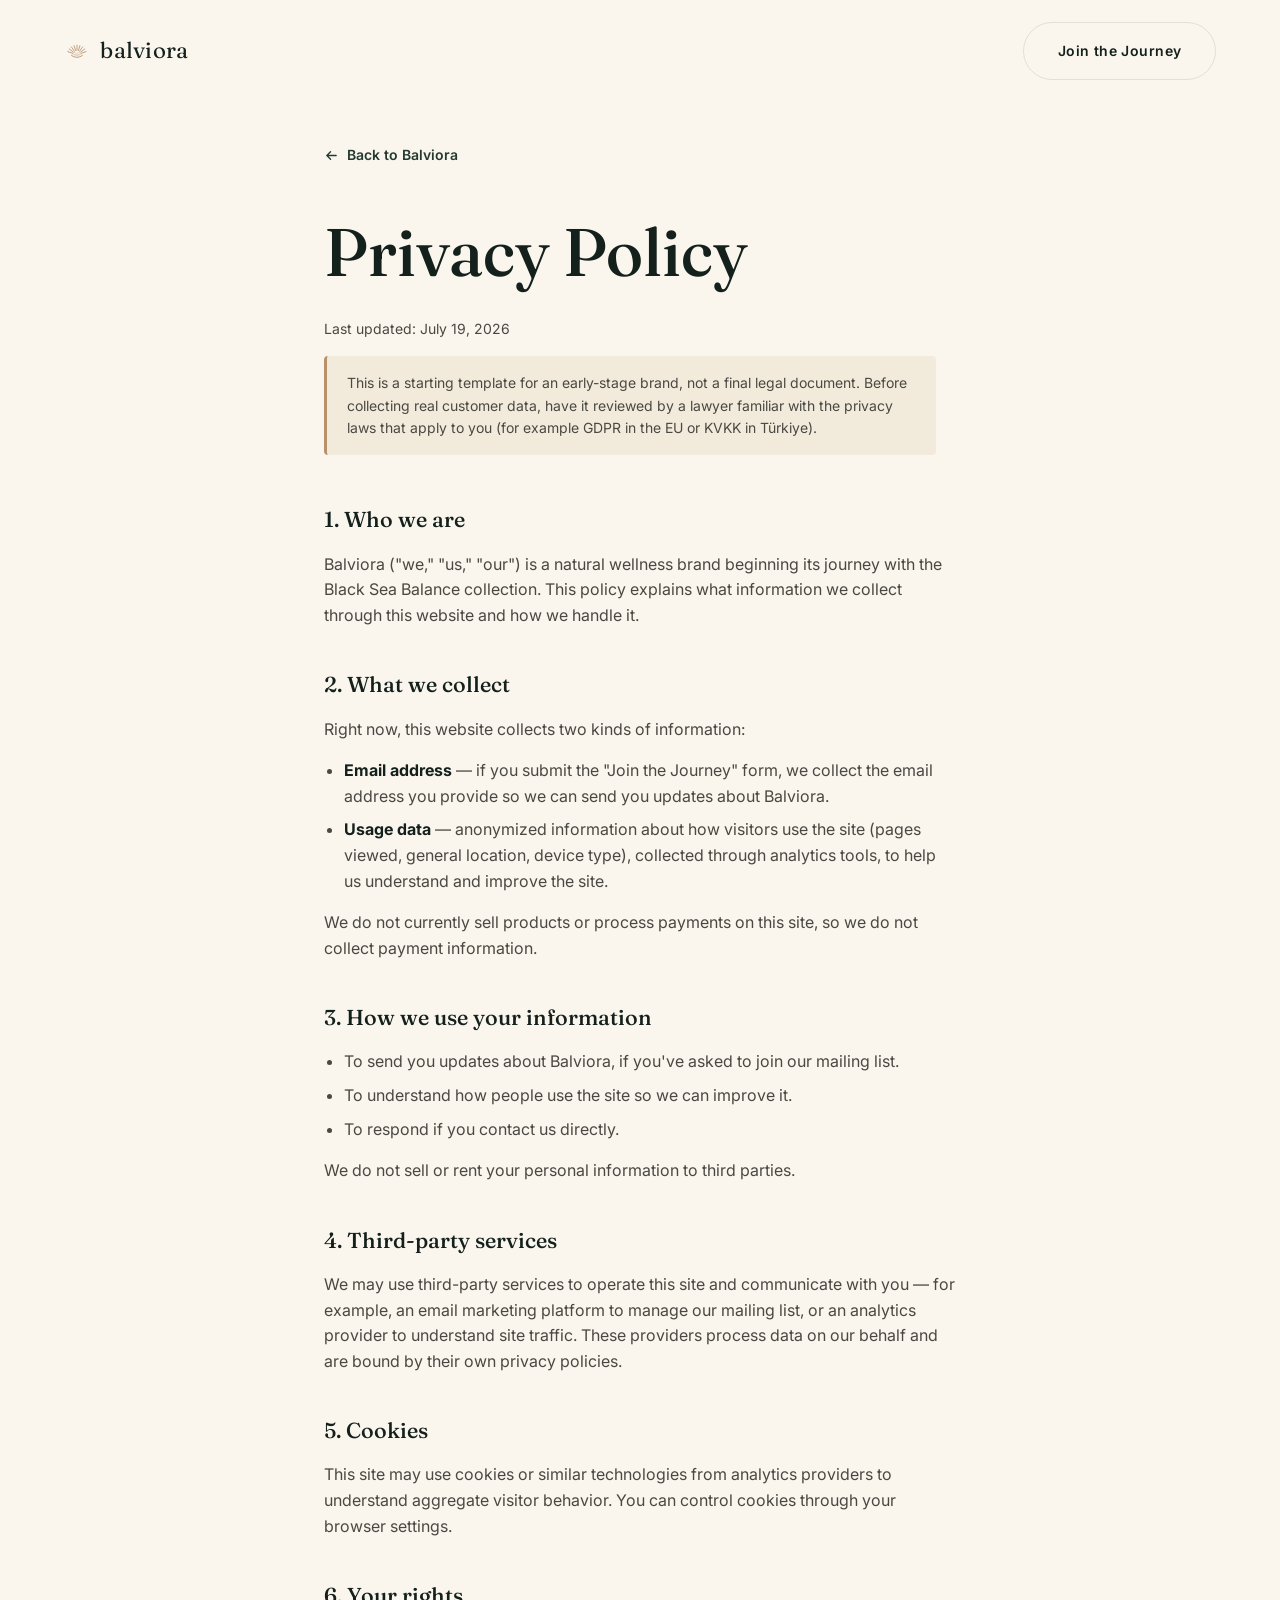
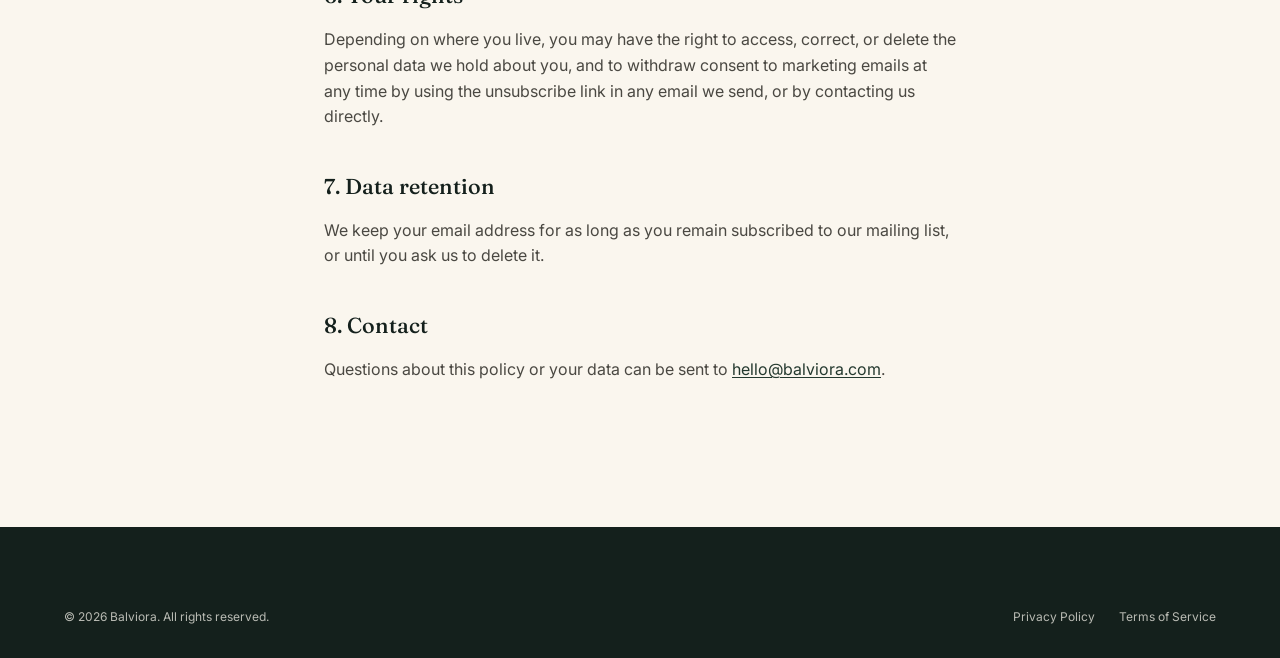
==== privacy.html @ 6ea1e6c9 "Add real Privacy Policy and Terms pages, wire up footer links Footer previously linked Privacy Polic" ====
<!DOCTYPE html>
<html lang="en">
<head>
<meta charset="UTF-8">
<meta name="viewport" content="width=device-width, initial-scale=1, viewport-fit=cover">
<title>Privacy Policy — Balviora</title>
<meta name="description" content="How Balviora collects, uses, and protects your personal data.">
<meta name="robots" content="noindex, follow">
<link rel="canonical" href="https://ferhanincegumus.github.io/desktop-tutorial/privacy.html">
<meta name="theme-color" content="#14201C">
<link rel="icon" type="image/svg+xml" href="assets/favicon.svg">

<link rel="preconnect" href="https://fonts.googleapis.com">
<link rel="preconnect" href="https://fonts.gstatic.com" crossorigin>
<link href="https://fonts.googleapis.com/css2?family=Fraunces:ital,opsz,wght@0,9..144,400;0,9..144,500;0,9..144,600;1,9..144,400;1,9..144,500&family=Inter:wght@300;400;500;600;700&display=swap" rel="stylesheet">
<link rel="stylesheet" href="css/styles.css">
</head>
<body>

<a class="skip-link" href="#main">Skip to content</a>

<header class="site-header" id="siteHeader">
  <div class="container">
    <a href="index.html#top" class="brand-mark" aria-label="Balviora home">
      <svg viewBox="0 0 40 40" fill="none" aria-hidden="true">
        <g stroke="currentColor" stroke-width="1.3" stroke-linecap="round">
          <line x1="13.4" y1="23.6" x2="5.9" y2="20.9"/>
          <line x1="14.4" y1="21.7" x2="8.1" y2="16.9"/>
          <line x1="16.0" y1="20.3" x2="11.4" y2="13.7"/>
          <line x1="17.9" y1="19.3" x2="15.5" y2="11.7"/>
          <line x1="20.0" y1="19.0" x2="20.0" y2="11.0"/>
          <line x1="22.1" y1="19.3" x2="24.5" y2="11.7"/>
          <line x1="24.0" y1="20.3" x2="28.6" y2="13.7"/>
          <line x1="25.6" y1="21.7" x2="31.9" y2="16.9"/>
          <line x1="26.6" y1="23.6" x2="34.1" y2="20.9"/>
        </g>
        <path d="M11 26.5 Q20 33 29 26.5" stroke="currentColor" stroke-width="1.3"/>
        <path d="M13 24 Q20 29 27 24" stroke="currentColor" stroke-width="1.1" opacity="0.75"/>
        <path d="M15 22 Q20 25.5 25 22" stroke="currentColor" stroke-width="1" opacity="0.5"/>
      </svg>
      balviora
    </a>
    <div class="header-actions">
      <a href="index.html#capture" class="btn btn-ghost nav-cta">Join the Journey</a>
    </div>
  </div>
</header>

<main id="main">
  <section class="legal-page">
    <div class="container container--narrow">
      <a class="legal-back" href="index.html">
        <svg viewBox="0 0 16 16" fill="none" aria-hidden="true"><path d="M13 8H3M7 4L3 8l4 4" stroke="currentColor" stroke-width="1.4" stroke-linecap="round" stroke-linejoin="round"/></svg>
        Back to Balviora
      </a>

      <h1>Privacy Policy</h1>
      <p class="legal-updated">Last updated: July 19, 2026</p>

      <div class="legal-notice">
        This is a starting template for an early-stage brand, not a final legal document. Before collecting real customer data, have it reviewed by a lawyer familiar with the privacy laws that apply to you (for example GDPR in the EU or KVKK in Türkiye).
      </div>

      <div class="legal-body">
        <h2>1. Who we are</h2>
        <p>Balviora ("we," "us," "our") is a natural wellness brand beginning its journey with the Black Sea Balance collection. This policy explains what information we collect through this website and how we handle it.</p>

        <h2>2. What we collect</h2>
        <p>Right now, this website collects two kinds of information:</p>
        <ul>
          <li><strong>Email address</strong> — if you submit the "Join the Journey" form, we collect the email address you provide so we can send you updates about Balviora.</li>
          <li><strong>Usage data</strong> — anonymized information about how visitors use the site (pages viewed, general location, device type), collected through analytics tools, to help us understand and improve the site.</li>
        </ul>
        <p>We do not currently sell products or process payments on this site, so we do not collect payment information.</p>

        <h2>3. How we use your information</h2>
        <ul>
          <li>To send you updates about Balviora, if you've asked to join our mailing list.</li>
          <li>To understand how people use the site so we can improve it.</li>
          <li>To respond if you contact us directly.</li>
        </ul>
        <p>We do not sell or rent your personal information to third parties.</p>

        <h2>4. Third-party services</h2>
        <p>We may use third-party services to operate this site and communicate with you — for example, an email marketing platform to manage our mailing list, or an analytics provider to understand site traffic. These providers process data on our behalf and are bound by their own privacy policies.</p>

        <h2>5. Cookies</h2>
        <p>This site may use cookies or similar technologies from analytics providers to understand aggregate visitor behavior. You can control cookies through your browser settings.</p>

        <h2>6. Your rights</h2>
        <p>Depending on where you live, you may have the right to access, correct, or delete the personal data we hold about you, and to withdraw consent to marketing emails at any time by using the unsubscribe link in any email we send, or by contacting us directly.</p>

        <h2>7. Data retention</h2>
        <p>We keep your email address for as long as you remain subscribed to our mailing list, or until you ask us to delete it.</p>

        <h2>8. Contact</h2>
        <p>Questions about this policy or your data can be sent to <a href="mailto:hello@balviora.com">hello@balviora.com</a>.</p>
      </div>
    </div>
  </section>
</main>

<footer class="site-footer">
  <div class="container">
    <div class="footer-bottom" style="border-top:none; padding-top:0;">
      <span>&copy; <span id="year">2026</span> Balviora. All rights reserved.</span>
      <div class="footer-legal">
        <a href="privacy.html">Privacy Policy</a>
        <a href="terms.html">Terms of Service</a>
      </div>
    </div>
  </div>
</footer>

<script src="js/main.js" defer></script>
</body>
</html>
---- css/styles.css ----
/* ==========================================================================
   Balviora — Design System
   A premium natural wellness brand. Luxury minimalism, warm cream + forest
   green, generous whitespace, restrained motion.
   ========================================================================== */

:root {
  /* Color — sourced from the Balviora jar mockup: deep teal-green label,
     champagne-gold wordmark, vivid amber honey glass, black cap. */
  --color-cream: #FAF6EE;
  --color-cream-deep: #F2EBDC;
  --color-paper: #FFFDF9;
  --color-stone: #C9BFAE;
  --color-stone-light: #E4DDCF;
  --color-forest-900: #14201C;
  --color-forest-800: #1B2C26;
  --color-forest-700: #24392F;
  --color-forest-600: #33513E;
  --color-forest-400: #5C7A6A;
  --color-gold: #B8916B;
  --color-gold-light: #D3B18F;
  --color-amber: #CE5B10;
  --color-amber-light: #EE8A2E;
  --color-amber-deep: #6E2E06;
  --color-ink: #14201C;
  --color-ink-soft: #4A4842;
  --color-line: rgba(20, 32, 28, 0.1);
  --color-line-inverse: rgba(250, 246, 238, 0.16);

  /* Type */
  --font-display: 'Fraunces', 'Iowan Old Style', 'Georgia', serif;
  --font-body: 'Inter', -apple-system, BlinkMacSystemFont, 'Segoe UI', sans-serif;

  --fs-hero: clamp(2.75rem, 6vw + 1rem, 6.5rem);
  --fs-xxl: clamp(2.25rem, 4vw + 1rem, 4.25rem);
  --fs-xl: clamp(1.75rem, 2.4vw + 1rem, 2.75rem);
  --fs-lg: clamp(1.375rem, 1.2vw + 1rem, 1.75rem);
  --fs-md: 1.125rem;
  --fs-base: 1rem;
  --fs-sm: 0.875rem;
  --fs-xs: 0.75rem;

  /* Spacing */
  --space-section: clamp(5rem, 10vw, 10rem);
  --space-xl: clamp(3rem, 6vw, 6rem);
  --container-w: 1280px;
  --container-narrow: 760px;
  --gutter: clamp(1.5rem, 5vw, 4rem);

  /* Motion */
  --ease-out: cubic-bezier(0.16, 1, 0.3, 1);
  --dur-fast: 0.4s;
  --dur-slow: 0.9s;

  --radius-sm: 4px;
  --radius-md: 14px;
  --radius-lg: 28px;
}

/* ---------------------------------------------------------------------- */
/* Reset                                                                   */
/* ---------------------------------------------------------------------- */
*, *::before, *::after { box-sizing: border-box; }
html { scroll-behavior: smooth; }
@media (prefers-reduced-motion: reduce) {
  html { scroll-behavior: auto; }
  *, *::before, *::after {
    animation-duration: 0.01ms !important;
    animation-iteration-count: 1 !important;
    transition-duration: 0.01ms !important;
    scroll-behavior: auto !important;
  }
}

body, h1, h2, h3, h4, p, figure, blockquote { margin: 0; }
ul, ol { list-style: none; margin: 0; padding: 0; }
img, svg { display: block; max-width: 100%; }
a { color: inherit; text-decoration: none; }
button { font: inherit; color: inherit; background: none; border: none; cursor: pointer; }
input { font: inherit; color: inherit; }

body {
  font-family: var(--font-body);
  background: var(--color-cream);
  color: var(--color-ink);
  font-size: var(--fs-base);
  line-height: 1.6;
  -webkit-font-smoothing: antialiased;
  text-rendering: optimizeLegibility;
  overflow-x: hidden;
}

/* Skip link */
.skip-link {
  position: absolute;
  left: -999px;
  top: 0;
  background: var(--color-forest-900);
  color: var(--color-cream);
  padding: 1rem 1.5rem;
  z-index: 1000;
  border-radius: 0 0 var(--radius-sm) 0;
}
.skip-link:focus {
  left: 0;
}

:focus-visible {
  outline: 2px solid var(--color-gold);
  outline-offset: 3px;
}

::selection {
  background: var(--color-forest-700);
  color: var(--color-cream);
}

/* ---------------------------------------------------------------------- */
/* Layout helpers                                                         */
/* ---------------------------------------------------------------------- */
.container {
  width: 100%;
  max-width: var(--container-w);
  margin-inline: auto;
  padding-inline: var(--gutter);
}

.container--narrow {
  max-width: var(--container-narrow);
}

section {
  position: relative;
}

.section-pad {
  padding-block: var(--space-section);
}

.eyebrow {
  display: inline-flex;
  align-items: center;
  gap: 0.6em;
  font-family: var(--font-body);
  font-size: var(--fs-xs);
  letter-spacing: 0.22em;
  text-transform: uppercase;
  color: var(--color-gold);
  font-weight: 600;
  margin-bottom: 1.25rem;
}

.eyebrow::before {
  content: '';
  width: 28px;
  height: 1px;
  background: var(--color-gold);
  display: inline-block;
}

.section-head {
  max-width: 640px;
  margin-bottom: clamp(2.5rem, 5vw, 4.5rem);
}

.section-head--center {
  margin-inline: auto;
  text-align: center;
}

.section-head h2 {
  font-family: var(--font-display);
  font-weight: 500;
  font-size: var(--fs-xxl);
  line-height: 1.08;
  letter-spacing: -0.01em;
  color: var(--color-forest-900);
}

.section-head p {
  margin-top: 1.25rem;
  font-size: var(--fs-md);
  color: var(--color-ink-soft);
  max-width: 46ch;
}

.section-head--center p { margin-inline: auto; }

.lede {
  font-size: var(--fs-lg);
  line-height: 1.5;
  color: var(--color-ink-soft);
  font-weight: 400;
}

/* Reveal-on-scroll */
[data-reveal] {
  opacity: 0;
  transform: translateY(28px);
  transition: opacity var(--dur-slow) var(--ease-out), transform var(--dur-slow) var(--ease-out);
}
[data-reveal].is-visible {
  opacity: 1;
  transform: translateY(0);
}
[data-reveal-stagger] > * {
  opacity: 0;
  transform: translateY(24px);
  transition: opacity var(--dur-slow) var(--ease-out), transform var(--dur-slow) var(--ease-out);
}
[data-reveal-stagger].is-visible > * {
  opacity: 1;
  transform: translateY(0);
}

/* ---------------------------------------------------------------------- */
/* Buttons                                                                 */
/* ---------------------------------------------------------------------- */
.btn {
  display: inline-flex;
  align-items: center;
  justify-content: center;
  gap: 0.6rem;
  padding: 1.05rem 2.1rem;
  font-size: var(--fs-sm);
  font-weight: 600;
  letter-spacing: 0.03em;
  border-radius: 999px;
  transition: transform var(--dur-fast) var(--ease-out), background var(--dur-fast) var(--ease-out), color var(--dur-fast) var(--ease-out), box-shadow var(--dur-fast) var(--ease-out);
  white-space: nowrap;
}

.btn-primary {
  background: var(--color-forest-900);
  color: var(--color-cream);
  box-shadow: 0 1px 2px rgba(22,35,26,0.15);
}
.btn-primary:hover {
  background: var(--color-forest-700);
  transform: translateY(-2px);
  box-shadow: 0 12px 24px -8px rgba(22,35,26,0.35);
}

.btn-ghost {
  background: transparent;
  color: var(--color-forest-900);
  border: 1px solid var(--color-line);
}
.btn-ghost:hover {
  border-color: var(--color-forest-900);
  transform: translateY(-2px);
}

.btn-on-dark {
  background: rgba(250, 246, 238, 0.08);
  color: var(--color-cream);
  border: 1px solid var(--color-line-inverse);
  backdrop-filter: blur(6px);
}
.btn-on-dark:hover {
  background: rgba(250, 246, 238, 0.16);
  transform: translateY(-2px);
}

.btn-icon {
  width: 1em;
  height: 1em;
  transition: transform var(--dur-fast) var(--ease-out);
}
.btn:hover .btn-icon { transform: translateX(3px); }

/* ---------------------------------------------------------------------- */
/* Header                                                                  */
/* ---------------------------------------------------------------------- */
.site-header {
  position: fixed;
  top: 0;
  left: 0;
  right: 0;
  z-index: 100;
  padding-block: 1.4rem;
  transition: background var(--dur-fast) var(--ease-out), padding var(--dur-fast) var(--ease-out), border-color var(--dur-fast) var(--ease-out), box-shadow var(--dur-fast) var(--ease-out);
  border-bottom: 1px solid transparent;
}

.site-header.is-scrolled {
  background: rgba(250, 246, 238, 0.82);
  backdrop-filter: blur(14px) saturate(140%);
  -webkit-backdrop-filter: blur(14px) saturate(140%);
  border-color: var(--color-line);
  padding-block: 1rem;
  box-shadow: 0 1px 0 rgba(27,27,24,0.02);
}

.site-header .container {
  display: flex;
  align-items: center;
  justify-content: space-between;
  gap: 2rem;
}

.brand-mark {
  display: flex;
  align-items: center;
  gap: 0.65rem;
  font-family: var(--font-display);
  font-size: 1.4rem;
  letter-spacing: 0.01em;
  color: var(--color-forest-900);
}

.site-header.is-dark-context:not(.is-scrolled) .brand-mark,
.site-header.is-dark-context:not(.is-scrolled) .nav-link,
.site-header.is-dark-context:not(.is-scrolled) .icon-btn,
.site-header.is-dark-context:not(.is-scrolled) .nav-cta {
  color: var(--color-cream);
}
.site-header.is-dark-context:not(.is-scrolled) .nav-cta {
  border-color: var(--color-line-inverse);
}

.brand-mark svg { width: 26px; height: 26px; color: var(--color-gold); }

.main-nav { display: flex; }
.main-nav ul { display: flex; align-items: center; gap: clamp(1.25rem, 2vw, 2.25rem); }

.nav-link {
  font-size: var(--fs-sm);
  font-weight: 500;
  color: var(--color-ink);
  position: relative;
  padding-bottom: 2px;
}
.nav-link::after {
  content: '';
  position: absolute;
  left: 0; right: 0; bottom: -3px;
  height: 1px;
  background: currentColor;
  transform: scaleX(0);
  transform-origin: right;
  transition: transform var(--dur-fast) var(--ease-out);
}
.nav-link:hover::after { transform: scaleX(1); transform-origin: left; }

.header-actions { display: flex; align-items: center; gap: 0.75rem; }

.nav-cta { display: none; }
@media (min-width: 900px) { .nav-cta { display: inline-flex; } }

.menu-toggle {
  display: flex;
  align-items: center;
  justify-content: center;
  width: 44px;
  height: 44px;
}
.menu-toggle svg { width: 20px; height: 20px; }
@media (min-width: 900px) { .menu-toggle { display: none; } }

.main-nav { display: none; }
@media (min-width: 900px) { .main-nav { display: flex; } }

/* Mobile drawer */
.mobile-drawer {
  position: fixed;
  inset: 0;
  z-index: 200;
  background: var(--color-cream);
  display: flex;
  flex-direction: column;
  padding: 1.4rem var(--gutter) 2.5rem;
  transform: translateY(-100%);
  transition: transform var(--dur-fast) var(--ease-out);
}
.mobile-drawer.is-open { transform: translateY(0); }
.mobile-drawer .drawer-top { display: flex; align-items: center; justify-content: space-between; margin-bottom: 3rem; }
.mobile-drawer ul { display: flex; flex-direction: column; gap: 1.75rem; margin-bottom: 2.5rem; }
.mobile-drawer .nav-link { font-family: var(--font-display); font-size: 2rem; font-weight: 500; }
.mobile-drawer .drawer-actions { display: flex; flex-direction: column; gap: 1rem; margin-top: auto; }
@media (min-width: 900px) { .mobile-drawer { display: none; } }

/* ---------------------------------------------------------------------- */
/* Hero                                                                    */
/* ---------------------------------------------------------------------- */
.hero {
  position: relative;
  min-height: 100svh;
  display: flex;
  align-items: flex-end;
  color: var(--color-cream);
  overflow: hidden;
  background: var(--color-forest-900);
}

.hero-scene {
  position: absolute;
  inset: 0;
  z-index: 0;
}

.hero-scene__gradient {
  position: absolute;
  inset: 0;
  background:
    radial-gradient(120% 90% at 15% 0%, rgba(92, 122, 106, 0.5), transparent 60%),
    radial-gradient(90% 70% at 85% 15%, rgba(206, 91, 16, 0.22), transparent 55%),
    linear-gradient(190deg, #24392F 0%, #14201C 55%, #0D1512 100%);
}

.hero-scene__contours {
  position: absolute;
  inset: 0;
  width: 100%;
  height: 100%;
  opacity: 0.5;
  mix-blend-mode: overlay;
}

.hero-scene__grain {
  position: absolute;
  inset: 0;
  width: 100%;
  height: 100%;
  opacity: 0.35;
  mix-blend-mode: overlay;
  pointer-events: none;
}

.hero-scene__vignette {
  position: absolute;
  inset: 0;
  background: linear-gradient(0deg, rgba(13,21,18,0.75) 0%, rgba(13,21,18,0.15) 38%, transparent 60%);
}

.hero-content {
  position: relative;
  z-index: 2;
  width: 100%;
  padding-block: clamp(7rem, 16vw, 10rem) clamp(3.5rem, 8vw, 6rem);
}

.hero-content .eyebrow { color: var(--color-gold-light); }
.hero-content .eyebrow::before { background: var(--color-gold-light); }

.hero-title {
  font-family: var(--font-display);
  font-weight: 500;
  font-size: var(--fs-hero);
  line-height: 1.02;
  letter-spacing: -0.015em;
  max-width: 15ch;
}

.hero-title em {
  font-style: italic;
  color: var(--color-gold-light);
  font-weight: 400;
}

.hero-sub {
  margin-top: 1.75rem;
  max-width: 42ch;
  font-size: var(--fs-lg);
  color: rgba(250, 246, 238, 0.82);
  font-weight: 300;
}

.hero-actions {
  display: flex;
  flex-wrap: wrap;
  gap: 1rem;
  margin-top: 2.75rem;
}

.hero-meta {
  display: flex;
  gap: clamp(1.5rem, 4vw, 3.5rem);
  margin-top: clamp(3rem, 8vw, 5.5rem);
  padding-top: 1.75rem;
  border-top: 1px solid var(--color-line-inverse);
  max-width: 720px;
}

.hero-meta__item dt {
  font-family: var(--font-display);
  font-size: clamp(1.5rem, 2vw, 2rem);
  color: var(--color-cream);
}
.hero-meta__item dd {
  margin-top: 0.35rem;
  font-size: var(--fs-xs);
  letter-spacing: 0.08em;
  text-transform: uppercase;
  color: rgba(250, 246, 238, 0.6);
}

.scroll-cue {
  position: absolute;
  right: var(--gutter);
  bottom: clamp(2rem, 5vw, 3rem);
  z-index: 2;
  display: none;
  align-items: center;
  gap: 0.75rem;
  color: rgba(250, 246, 238, 0.7);
  font-size: var(--fs-xs);
  letter-spacing: 0.14em;
  text-transform: uppercase;
}
@media (min-width: 700px) { .scroll-cue { display: flex; } }
.scroll-cue__line {
  width: 1px;
  height: 44px;
  background: rgba(250,246,238,0.35);
  position: relative;
  overflow: hidden;
}
.scroll-cue__line::after {
  content: '';
  position: absolute;
  top: -100%;
  left: 0; right: 0;
  height: 100%;
  background: var(--color-gold-light);
  animation: scrollcue 2.2s var(--ease-out) infinite;
}
@keyframes scrollcue {
  0% { top: -100%; }
  60% { top: 100%; }
  100% { top: 100%; }
}

/* ---------------------------------------------------------------------- */
/* Brand Story                                                             */
/* ---------------------------------------------------------------------- */
.story {
  overflow: hidden;
}

.story-grid {
  display: grid;
  gap: clamp(2.5rem, 6vw, 5rem);
  align-items: center;
}
@media (min-width: 960px) {
  .story-grid { grid-template-columns: 0.9fr 1.1fr; }
}

.story-visual {
  position: relative;
  aspect-ratio: 4 / 5;
  border-radius: var(--radius-lg);
  overflow: hidden;
  background: linear-gradient(155deg, var(--color-forest-800) 0%, var(--color-forest-900) 100%);
}

.story-visual__art { position: absolute; inset: 0; }

.story-visual__frame {
  position: absolute;
  inset: 14px;
  border: 1px solid rgba(27,27,24,0.14);
  border-radius: calc(var(--radius-lg) - 10px);
  pointer-events: none;
}

.story-visual__caption {
  position: absolute;
  left: 1.5rem;
  bottom: 1.5rem;
  right: 1.5rem;
  color: var(--color-forest-900);
  font-size: var(--fs-xs);
  letter-spacing: 0.1em;
  text-transform: uppercase;
  display: flex;
  justify-content: space-between;
  opacity: 0.72;
}

.story-title {
  font-family: var(--font-display);
  font-weight: 500;
  font-size: var(--fs-xxl);
  line-height: 1.08;
  letter-spacing: -0.01em;
  color: var(--color-forest-900);
  margin-bottom: 1.5rem;
}
.dark-section .story-title { color: var(--color-cream); }

.story-copy p + p { margin-top: 1.25rem; }

.story-pillars {
  margin-top: 2.5rem;
  display: grid;
  grid-template-columns: repeat(auto-fit, minmax(140px, 1fr));
  gap: 1.5rem;
  padding-top: 2rem;
  border-top: 1px solid var(--color-line);
}

.story-pillar h3 {
  font-family: var(--font-display);
  font-size: 1.15rem;
  color: var(--color-forest-900);
  margin-bottom: 0.4rem;
}
.story-pillar p { font-size: var(--fs-sm); color: var(--color-ink-soft); }

/* ---------------------------------------------------------------------- */
/* Why Bee Products                                                        */
/* ---------------------------------------------------------------------- */
.why-bee {
  overflow: hidden;
}

.why-grid {
  display: grid;
  gap: 1px;
  background: var(--color-line);
  border: 1px solid var(--color-line);
  border-radius: var(--radius-md);
  overflow: hidden;
}
@media (min-width: 700px) { .why-grid { grid-template-columns: repeat(2, 1fr); } }
@media (min-width: 1100px) { .why-grid { grid-template-columns: repeat(4, 1fr); } }

.why-card {
  background: var(--color-cream-deep);
  padding: clamp(1.75rem, 3vw, 2.5rem);
}

.why-card__icon {
  width: 44px;
  height: 44px;
  color: var(--color-forest-700);
  margin-bottom: 1.5rem;
}

.why-card h3 {
  font-family: var(--font-display);
  font-size: 1.2rem;
  color: var(--color-forest-900);
  margin-bottom: 0.65rem;
}

.why-card p { font-size: var(--fs-sm); color: var(--color-ink-soft); }

.why-note {
  margin-top: 2.5rem;
  max-width: 760px;
  font-size: var(--fs-sm);
  color: var(--color-ink-soft);
  border-left: 2px solid var(--color-gold);
  padding-left: 1.25rem;
}

/* ---------------------------------------------------------------------- */
/* Collection — Black Sea Balance                                          */
/* ---------------------------------------------------------------------- */
.collection {
  background: var(--color-forest-900);
  color: var(--color-cream);
}

.collection .section-head h2 { color: var(--color-cream); }
.collection .section-head p { color: rgba(250,246,238,0.65); }
.collection .eyebrow { color: var(--color-gold-light); }
.collection .eyebrow::before { background: var(--color-gold-light); }

.collection-intro {
  display: flex;
  flex-wrap: wrap;
  justify-content: space-between;
  align-items: flex-end;
  gap: 2rem;
}

.collection-name {
  font-family: var(--font-display);
  font-style: italic;
  font-size: clamp(1.5rem, 2vw, 2rem);
  color: var(--color-gold-light);
}

.product-grid {
  margin-top: clamp(3rem, 6vw, 4.5rem);
  display: grid;
  gap: clamp(1.75rem, 3vw, 2.5rem);
}
@media (min-width: 860px) { .product-grid { grid-template-columns: repeat(3, 1fr); } }

.product-card {
  background: rgba(250, 246, 238, 0.03);
  border: 1px solid var(--color-line-inverse);
  border-radius: var(--radius-lg);
  padding: 1.75rem 1.75rem 2.25rem;
  transition: transform var(--dur-fast) var(--ease-out), background var(--dur-fast) var(--ease-out), border-color var(--dur-fast) var(--ease-out);
}
.product-card:hover {
  transform: translateY(-6px);
  background: rgba(250, 246, 238, 0.055);
  border-color: rgba(201, 168, 118, 0.4);
}

.product-card__visual {
  position: relative;
  aspect-ratio: 3 / 4;
  border-radius: var(--radius-md);
  overflow: hidden;
  margin-bottom: 1.75rem;
  background: radial-gradient(120% 100% at 50% 0%, rgba(201,168,118,0.18), transparent 60%), var(--color-forest-800);
}

.product-card__tag {
  position: absolute;
  top: 1rem;
  left: 1rem;
  font-size: var(--fs-xs);
  letter-spacing: 0.08em;
  text-transform: uppercase;
  color: var(--color-cream);
  background: rgba(15, 23, 18, 0.55);
  border: 1px solid var(--color-line-inverse);
  padding: 0.35rem 0.75rem;
  border-radius: 999px;
  backdrop-filter: blur(6px);
}

.product-jar { position: absolute; inset: 0; }

.product-card h3 {
  font-family: var(--font-display);
  font-size: 1.4rem;
  font-weight: 500;
  color: var(--color-cream);
}

.product-card__origin {
  font-size: var(--fs-xs);
  letter-spacing: 0.08em;
  text-transform: uppercase;
  color: var(--color-gold-light);
  margin-top: 0.4rem;
}

.product-card p.product-desc {
  margin-top: 0.9rem;
  font-size: var(--fs-sm);
  color: rgba(250,246,238,0.65);
}

.product-card__footer {
  margin-top: 1.5rem;
  display: flex;
  align-items: center;
  justify-content: space-between;
  padding-top: 1.25rem;
  border-top: 1px solid var(--color-line-inverse);
}

.product-price { font-family: var(--font-display); font-size: 1.15rem; color: var(--color-cream); }

.product-link {
  display: inline-flex;
  align-items: center;
  gap: 0.5rem;
  font-size: var(--fs-sm);
  font-weight: 600;
  color: var(--color-gold-light);
}
.product-link svg { width: 16px; height: 16px; transition: transform var(--dur-fast) var(--ease-out); }
.product-card:hover .product-link svg { transform: translateX(4px); }

.collection-footnote {
  margin-top: 3rem;
  display: flex;
  justify-content: center;
}

/* ---------------------------------------------------------------------- */
/* Why Black Sea — map                                                     */
/* ---------------------------------------------------------------------- */
.origin { overflow: hidden; }

.origin-layout {
  display: grid;
  gap: clamp(2.5rem, 6vw, 4rem);
}
@media (min-width: 980px) { .origin-layout { grid-template-columns: 1.05fr 0.95fr; align-items: center; } }

.map-wrap {
  position: relative;
  background: linear-gradient(160deg, #EFE9DA 0%, #E3D9C2 100%);
  border-radius: var(--radius-lg);
  padding: clamp(1.5rem, 4vw, 3rem);
  border: 1px solid var(--color-line);
}

.map-svg { width: 100%; height: auto; }
.map-svg .map-land { fill: #D9CFB6; }
.map-svg .map-sea { fill: url(#seaGradient); }
.map-svg .map-outline { fill: none; stroke: var(--color-forest-700); stroke-width: 1; opacity: 0.35; }

.map-hotspot {
  cursor: pointer;
}
.map-hotspot circle.pulse {
  fill: var(--color-gold);
  opacity: 0.35;
  transform-origin: center;
  animation: pulse 2.6s ease-out infinite;
}
.map-hotspot circle.dot {
  fill: var(--color-forest-900);
  stroke: var(--color-cream);
  stroke-width: 2;
  transition: fill var(--dur-fast) var(--ease-out), transform var(--dur-fast) var(--ease-out);
  transform-origin: center;
}
.map-hotspot:hover circle.dot,
.map-hotspot.is-active circle.dot {
  fill: var(--color-gold);
  transform: scale(1.25);
}
@keyframes pulse {
  0% { transform: scale(0.6); opacity: 0.4; }
  100% { transform: scale(2.6); opacity: 0; }
}

.map-legend {
  display: flex;
  flex-wrap: wrap;
  gap: 0.6rem;
  margin-top: 1.5rem;
}

.map-legend button {
  font-size: var(--fs-xs);
  letter-spacing: 0.04em;
  padding: 0.55rem 1rem;
  border-radius: 999px;
  border: 1px solid var(--color-line);
  color: var(--color-ink-soft);
  transition: all var(--dur-fast) var(--ease-out);
}
.map-legend button.is-active,
.map-legend button:hover {
  background: var(--color-forest-900);
  color: var(--color-cream);
  border-color: var(--color-forest-900);
}

.origin-detail {
  min-height: 220px;
}

.origin-detail__item { display: none; }
.origin-detail__item.is-active { display: block; animation: fadein 0.5s var(--ease-out); }
@keyframes fadein { from { opacity: 0; transform: translateY(8px); } to { opacity: 1; transform: translateY(0); } }

.origin-detail__item h3 {
  font-family: var(--font-display);
  font-size: var(--fs-xl);
  color: var(--color-forest-900);
  margin-bottom: 1rem;
}
.origin-detail__item p { color: var(--color-ink-soft); font-size: var(--fs-md); }
.origin-detail__item p + p { margin-top: 1rem; }

/* ---------------------------------------------------------------------- */
/* Quality Standards                                                       */
/* ---------------------------------------------------------------------- */
.quality { overflow: hidden; }

.quality-grid {
  display: grid;
  gap: 1.5rem;
}
@media (min-width: 700px) { .quality-grid { grid-template-columns: repeat(2, 1fr); } }
@media (min-width: 1100px) { .quality-grid { grid-template-columns: repeat(3, 1fr); } }

.quality-card {
  background: var(--color-paper);
  border: 1px solid var(--color-line);
  border-radius: var(--radius-md);
  padding: clamp(1.75rem, 3vw, 2.25rem);
  display: flex;
  gap: 1.25rem;
}

.quality-card__num {
  font-family: var(--font-display);
  font-size: 1.5rem;
  color: var(--color-gold);
  flex-shrink: 0;
}

.quality-card h3 {
  font-family: var(--font-display);
  font-size: 1.1rem;
  color: var(--color-forest-900);
  margin-bottom: 0.5rem;
}
.quality-card p { font-size: var(--fs-sm); color: var(--color-ink-soft); }

/* ---------------------------------------------------------------------- */
/* Vision / Roadmap                                                        */
/* ---------------------------------------------------------------------- */
.vision { overflow: hidden; }

.vision-head {
  display: grid;
  gap: 2.5rem;
  align-items: end;
}
@media (min-width: 960px) { .vision-head { grid-template-columns: 1.1fr 0.9fr; } }

.vision-track-wrap { margin-top: clamp(2.5rem, 5vw, 4rem); }

.vision-track {
  display: flex;
  gap: 1.25rem;
  overflow-x: auto;
  padding-bottom: 1.5rem;
  scroll-snap-type: x proximity;
  scrollbar-width: thin;
  scrollbar-color: var(--color-stone) transparent;
}
.vision-track::-webkit-scrollbar { height: 6px; }
.vision-track::-webkit-scrollbar-thumb { background: var(--color-stone); border-radius: 999px; }

.vision-card {
  scroll-snap-align: start;
  flex: 0 0 auto;
  width: clamp(220px, 26vw, 290px);
  background: var(--color-paper);
  border: 1px solid var(--color-line);
  border-radius: var(--radius-md);
  padding: 1.75rem;
}

.vision-card.is-live {
  background: var(--color-forest-900);
  border-color: var(--color-forest-900);
  color: var(--color-cream);
}

.vision-card__status {
  font-size: var(--fs-xs);
  letter-spacing: 0.1em;
  text-transform: uppercase;
  color: var(--color-gold);
  margin-bottom: 1.75rem;
  display: block;
}
.vision-card.is-live .vision-card__status { color: var(--color-gold-light); }

.vision-card h3 {
  font-family: var(--font-display);
  font-size: 1.25rem;
  margin-bottom: 0.5rem;
}
.vision-card p { font-size: var(--fs-sm); color: var(--color-ink-soft); }
.vision-card.is-live p { color: rgba(250,246,238,0.65); }

/* ---------------------------------------------------------------------- */
/* Community                                                               */
/* ---------------------------------------------------------------------- */
.community {
  background: var(--color-forest-900);
  color: var(--color-cream);
  position: relative;
}
.community::before {
  content: '';
  position: absolute;
  inset: 0;
  background: radial-gradient(70% 60% at 85% 20%, rgba(169,129,76,0.16), transparent 60%);
  pointer-events: none;
}

.community .eyebrow { color: var(--color-gold-light); }
.community .eyebrow::before { background: var(--color-gold-light); }
.community .section-head h2 { color: var(--color-cream); }
.community .section-head p { color: rgba(250,246,238,0.65); }

.benefit-grid {
  display: grid;
  gap: 1px;
  background: var(--color-line-inverse);
  border: 1px solid var(--color-line-inverse);
  border-radius: var(--radius-md);
  overflow: hidden;
}
@media (min-width: 700px) { .benefit-grid { grid-template-columns: repeat(2, 1fr); } }
@media (min-width: 1100px) { .benefit-grid { grid-template-columns: repeat(3, 1fr); } }

.benefit-card {
  background: var(--color-forest-900);
  padding: clamp(1.75rem, 3vw, 2.25rem);
}
.benefit-card__icon { width: 30px; height: 30px; color: var(--color-gold-light); margin-bottom: 1.25rem; }
.benefit-card h3 { font-family: var(--font-display); font-size: 1.1rem; margin-bottom: 0.5rem; }
.benefit-card p { font-size: var(--fs-sm); color: rgba(250,246,238,0.6); }

.community-cta { margin-top: 3rem; display: flex; justify-content: center; }

/* ---------------------------------------------------------------------- */
/* Email capture                                                           */
/* ---------------------------------------------------------------------- */
.capture {
  overflow: hidden;
}

.capture-panel {
  position: relative;
  border-radius: var(--radius-lg);
  background: var(--color-paper);
  border: 1px solid var(--color-line);
  padding: clamp(2.5rem, 6vw, 5rem);
  text-align: center;
  overflow: hidden;
}
.capture-panel::before {
  content: '';
  position: absolute;
  inset: 0;
  background: radial-gradient(60% 80% at 50% 0%, rgba(169,129,76,0.08), transparent 65%);
  pointer-events: none;
}

.capture-panel h2 {
  font-family: var(--font-display);
  font-weight: 500;
  font-size: var(--fs-xxl);
  color: var(--color-forest-900);
  max-width: 16ch;
  margin-inline: auto;
}
.capture-panel .lede { margin-top: 1.1rem; max-width: 42ch; margin-inline: auto; }

.email-form {
  margin-top: 2.5rem;
  display: flex;
  gap: 0.75rem;
  max-width: 460px;
  margin-inline: auto;
  flex-wrap: wrap;
  justify-content: center;
}

.email-form__field {
  flex: 1 1 260px;
  position: relative;
}

.email-form input[type="email"] {
  width: 100%;
  padding: 1.05rem 1.3rem;
  border-radius: 999px;
  border: 1px solid var(--color-line);
  background: var(--color-cream);
  font-size: var(--fs-sm);
  transition: border-color var(--dur-fast) var(--ease-out);
}
.email-form input[type="email"]:focus {
  border-color: var(--color-forest-700);
}
.email-form input[aria-invalid="true"] {
  border-color: #B23B3B;
}

.email-form .btn { flex: 0 0 auto; }

.form-note {
  margin-top: 1.25rem;
  font-size: var(--fs-xs);
  color: var(--color-ink-soft);
  opacity: 0.75;
}

.form-error {
  position: absolute;
  left: 1.3rem;
  bottom: -1.4rem;
  font-size: var(--fs-xs);
  color: #B23B3B;
}

.form-success {
  display: none;
  margin-top: 2.5rem;
  align-items: center;
  justify-content: center;
  gap: 0.75rem;
  font-size: var(--fs-md);
  color: var(--color-forest-800);
}
.form-success svg { width: 22px; height: 22px; color: var(--color-forest-700); }
.capture-panel.is-submitted .email-form,
.capture-panel.is-submitted .form-note { display: none; }
.capture-panel.is-submitted .form-success { display: flex; }

.capture-trust {
  margin-top: 2.5rem;
  display: flex;
  flex-wrap: wrap;
  justify-content: center;
  gap: 0.6rem 1.75rem;
}
.capture-trust span {
  font-size: var(--fs-xs);
  letter-spacing: 0.06em;
  text-transform: uppercase;
  color: var(--color-ink-soft);
  display: inline-flex;
  align-items: center;
  gap: 0.5rem;
}
.capture-trust span::before {
  content: '';
  width: 4px; height: 4px;
  border-radius: 50%;
  background: var(--color-gold);
}

/* ---------------------------------------------------------------------- */
/* Footer                                                                   */
/* ---------------------------------------------------------------------- */
.site-footer {
  background: var(--color-forest-900);
  color: rgba(250,246,238,0.72);
  padding-block: clamp(3.5rem, 7vw, 5rem) 2rem;
}

.footer-top {
  display: grid;
  gap: 2.5rem;
  padding-bottom: clamp(2.5rem, 5vw, 3.5rem);
  border-bottom: 1px solid var(--color-line-inverse);
}
@media (min-width: 780px) {
  .footer-top { grid-template-columns: 1.3fr repeat(3, 1fr); }
}

.footer-brand .brand-mark { color: var(--color-cream); margin-bottom: 1.1rem; }
.footer-brand p { max-width: 32ch; font-size: var(--fs-sm); }

.footer-col h4 {
  font-size: var(--fs-xs);
  letter-spacing: 0.1em;
  text-transform: uppercase;
  color: var(--color-cream);
  margin-bottom: 1.25rem;
}
.footer-col ul { display: flex; flex-direction: column; gap: 0.8rem; }
.footer-col a { font-size: var(--fs-sm); transition: color var(--dur-fast) var(--ease-out); }
.footer-col a:hover { color: var(--color-gold-light); }

.footer-bottom {
  padding-top: 1.75rem;
  display: flex;
  flex-wrap: wrap;
  gap: 1rem;
  align-items: center;
  justify-content: space-between;
  font-size: var(--fs-xs);
}

.footer-social { display: flex; gap: 1rem; }
.footer-social a {
  width: 36px; height: 36px;
  display: flex; align-items: center; justify-content: center;
  border: 1px solid var(--color-line-inverse);
  border-radius: 50%;
  transition: border-color var(--dur-fast) var(--ease-out), color var(--dur-fast) var(--ease-out);
}
.footer-social a:hover { border-color: var(--color-gold-light); color: var(--color-gold-light); }
.footer-social svg { width: 15px; height: 15px; }

.footer-legal { display: flex; gap: 1.5rem; flex-wrap: wrap; }

/* ---------------------------------------------------------------------- */
/* Dark sections — unify the palette with the hero across the whole page   */
/* ---------------------------------------------------------------------- */
.dark-section {
  background: var(--color-forest-900);
  color: rgba(250, 246, 238, 0.82);
}

.dark-section .eyebrow { color: var(--color-gold-light); }
.dark-section .eyebrow::before { background: var(--color-gold-light); }
.dark-section .section-head h2 { color: var(--color-cream); }
.dark-section .section-head p { color: rgba(250, 246, 238, 0.65); }
.dark-section .lede { color: rgba(250, 246, 238, 0.75); }

/* Brand Story */
.dark-section .story-copy p { color: rgba(250, 246, 238, 0.72); }
.dark-section .story-visual__frame { border-color: var(--color-line-inverse); }
.dark-section .story-visual__caption { color: var(--color-gold-light); opacity: 0.85; }
.dark-section .story-pillars { border-top-color: var(--color-line-inverse); }
.dark-section .story-pillar h3 { color: var(--color-cream); }
.dark-section .story-pillar p { color: rgba(250, 246, 238, 0.6); }

/* Why Bee Products */
.dark-section .why-grid { background: var(--color-line-inverse); border-color: var(--color-line-inverse); }
.dark-section .why-card { background: var(--color-forest-900); }
.dark-section .why-card__icon { color: var(--color-gold-light); }
.dark-section .why-card h3 { color: var(--color-cream); }
.dark-section .why-card p { color: rgba(250, 246, 238, 0.62); }
.dark-section .why-note { color: rgba(250, 246, 238, 0.65); }

/* Origin / Map */
.map-wrap {
  background: linear-gradient(160deg, var(--color-forest-800) 0%, var(--color-forest-900) 100%);
  border-color: var(--color-line-inverse);
}
.map-svg .map-land { fill: var(--color-forest-800); }
.map-svg .map-outline { stroke: var(--color-gold-light); opacity: 0.3; }
.map-hotspot circle.dot { fill: var(--color-cream); stroke: var(--color-forest-900); }
.map-hotspot:hover circle.dot,
.map-hotspot.is-active circle.dot { fill: var(--color-gold); }
.map-legend button {
  border-color: var(--color-line-inverse);
  color: rgba(250, 246, 238, 0.65);
}
.map-legend button.is-active,
.map-legend button:hover {
  background: var(--color-cream);
  color: var(--color-forest-900);
  border-color: var(--color-cream);
}
.dark-section .origin-detail__item h3 { color: var(--color-cream); }
.dark-section .origin-detail__item p { color: rgba(250, 246, 238, 0.68); }

/* Quality Standards */
.dark-section .quality-card {
  background: rgba(250, 246, 238, 0.03);
  border-color: var(--color-line-inverse);
}
.dark-section .quality-card h3 { color: var(--color-cream); }
.dark-section .quality-card p { color: rgba(250, 246, 238, 0.62); }

/* Vision / Roadmap */
.dark-section .vision-card {
  background: rgba(250, 246, 238, 0.03);
  border-color: var(--color-line-inverse);
  color: var(--color-cream);
}
.dark-section .vision-card p { color: rgba(250, 246, 238, 0.6); }
.dark-section .vision-card.is-live {
  background: linear-gradient(160deg, rgba(201, 168, 118, 0.18), rgba(201, 168, 118, 0.05));
  border-color: var(--color-gold);
}
.dark-section .vision-card.is-live .vision-card__status { color: var(--color-gold-light); }
.dark-section .vision-card.is-live p { color: rgba(250, 246, 238, 0.72); }
.dark-section .vision-track::-webkit-scrollbar-thumb { background: var(--color-line-inverse); }

/* Email Capture */
.dark-section .capture-panel {
  background: rgba(250, 246, 238, 0.03);
  border-color: var(--color-line-inverse);
}
.dark-section .capture-panel::before {
  background: radial-gradient(60% 80% at 50% 0%, rgba(201, 168, 118, 0.14), transparent 65%);
}
.dark-section .capture-panel h2 { color: var(--color-cream); }
.dark-section .email-form input[type="email"] {
  color: var(--color-ink);
  border-color: var(--color-line-inverse);
}
.dark-section .form-note { color: rgba(250, 246, 238, 0.55); }
.dark-section .form-success { color: var(--color-cream); }
.dark-section .form-success svg { color: var(--color-gold-light); }
.dark-section .capture-trust span { color: rgba(250, 246, 238, 0.6); }

/* ---------------------------------------------------------------------- */
/* Legal pages (Privacy / Terms)                                           */
/* ---------------------------------------------------------------------- */
.legal-page {
  padding-block: clamp(7rem, 14vw, 9rem) var(--space-section);
  background: var(--color-cream);
}

.legal-back {
  display: inline-flex;
  align-items: center;
  gap: 0.5rem;
  font-size: var(--fs-sm);
  font-weight: 600;
  color: var(--color-forest-700);
  margin-bottom: 2rem;
}
.legal-back svg { width: 15px; height: 15px; }

.legal-page h1 {
  font-family: var(--font-display);
  font-weight: 500;
  font-size: var(--fs-xxl);
  color: var(--color-forest-900);
  margin-bottom: 0.75rem;
}

.legal-updated {
  font-size: var(--fs-sm);
  color: var(--color-ink-soft);
  margin-bottom: 1rem;
}

.legal-notice {
  background: var(--color-cream-deep);
  border-left: 3px solid var(--color-gold);
  border-radius: var(--radius-sm);
  padding: 1rem 1.25rem;
  font-size: var(--fs-sm);
  color: var(--color-ink-soft);
  max-width: 68ch;
  margin-bottom: 3rem;
}

.legal-body {
  max-width: 68ch;
}
.legal-body h2 {
  font-family: var(--font-display);
  font-weight: 500;
  font-size: 1.35rem;
  color: var(--color-forest-900);
  margin-top: 2.5rem;
  margin-bottom: 0.85rem;
}
.legal-body h2:first-child { margin-top: 0; }
.legal-body p { color: var(--color-ink-soft); margin-bottom: 1rem; }
.legal-body ul { margin: 0 0 1rem; padding-left: 1.25rem; }
.legal-body li { color: var(--color-ink-soft); margin-bottom: 0.5rem; list-style: disc; }
.legal-body a { color: var(--color-forest-700); text-decoration: underline; text-underline-offset: 2px; }
.legal-body strong { color: var(--color-ink); }

/* ---------------------------------------------------------------------- */
/* Utility                                                                  */
/* ---------------------------------------------------------------------- */
.visually-hidden {
  position: absolute;
  width: 1px; height: 1px;
  padding: 0; margin: -1px;
  overflow: hidden;
  clip: rect(0,0,0,0);
  white-space: nowrap;
  border: 0;
}

@media (max-width: 640px) {
  .hero-meta { flex-wrap: wrap; row-gap: 1.5rem; }
  .email-form { flex-direction: column; }
  .email-form .btn { width: 100%; }
}
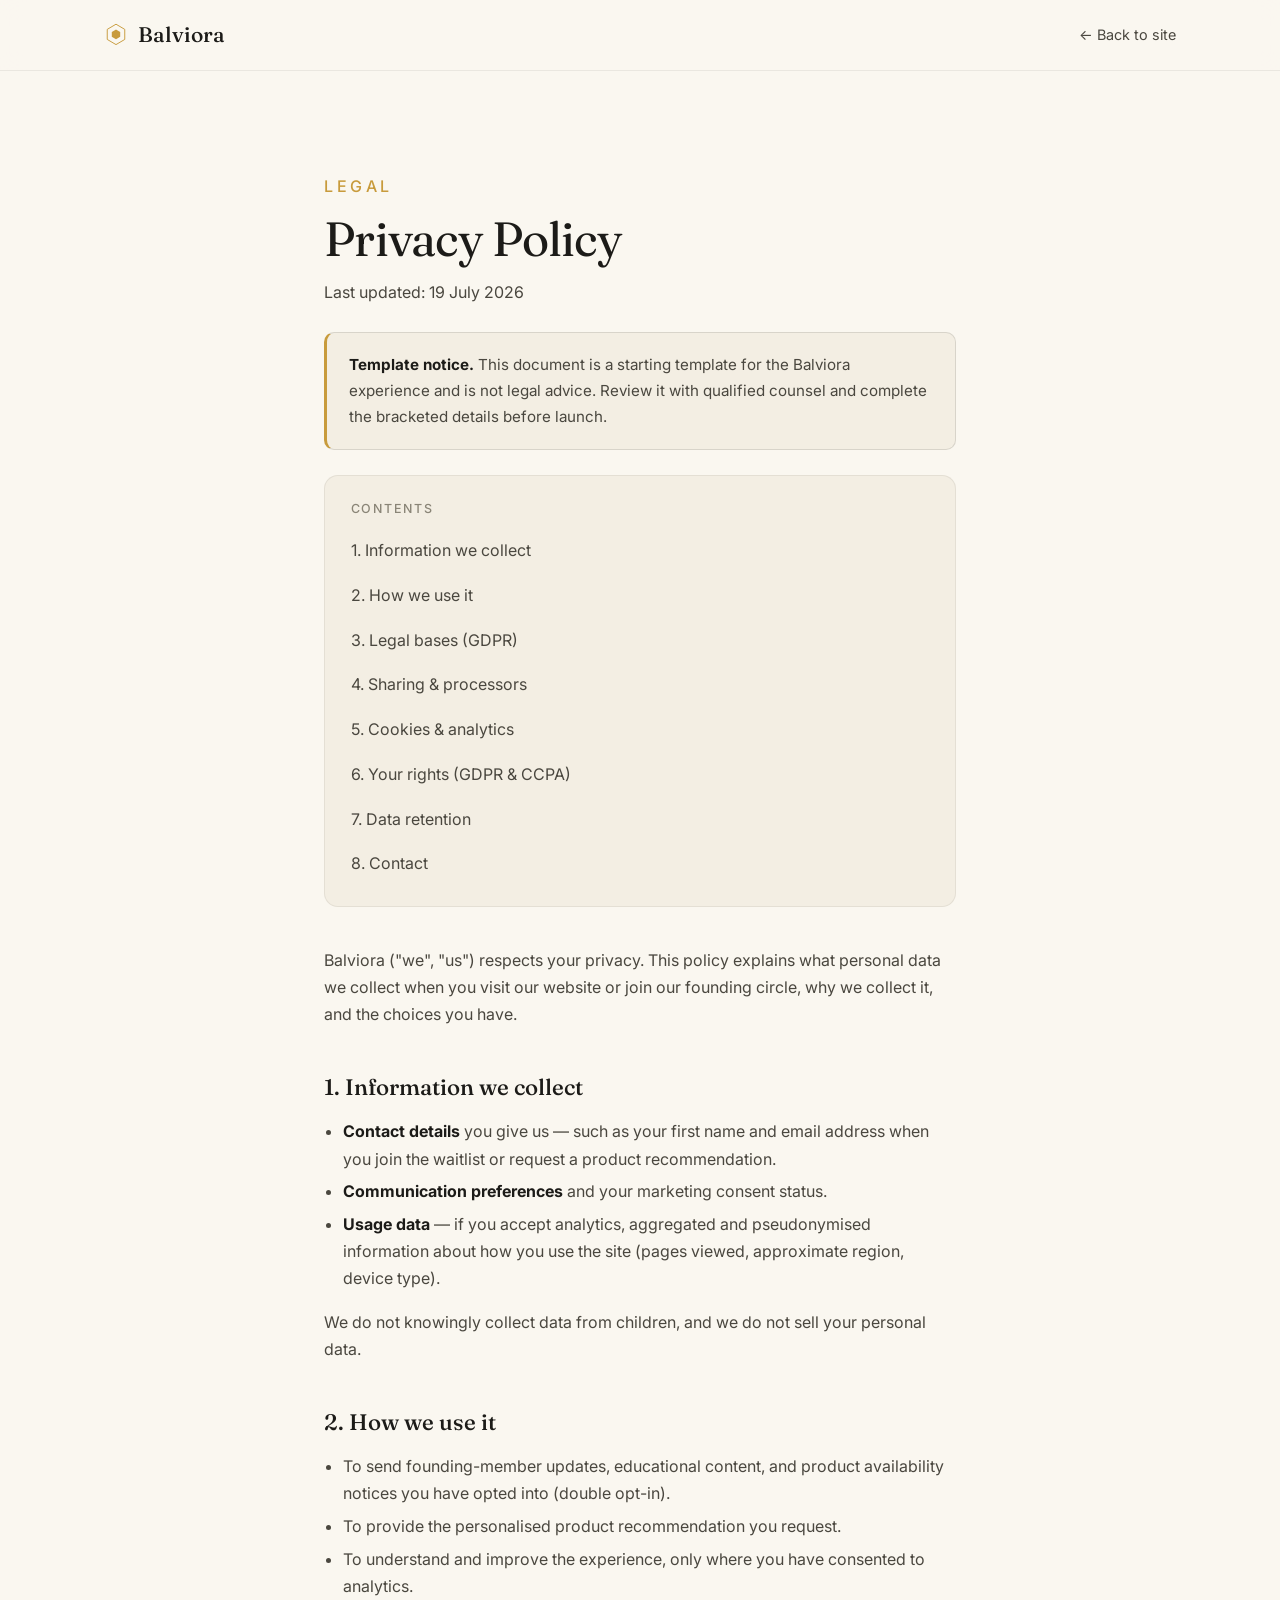
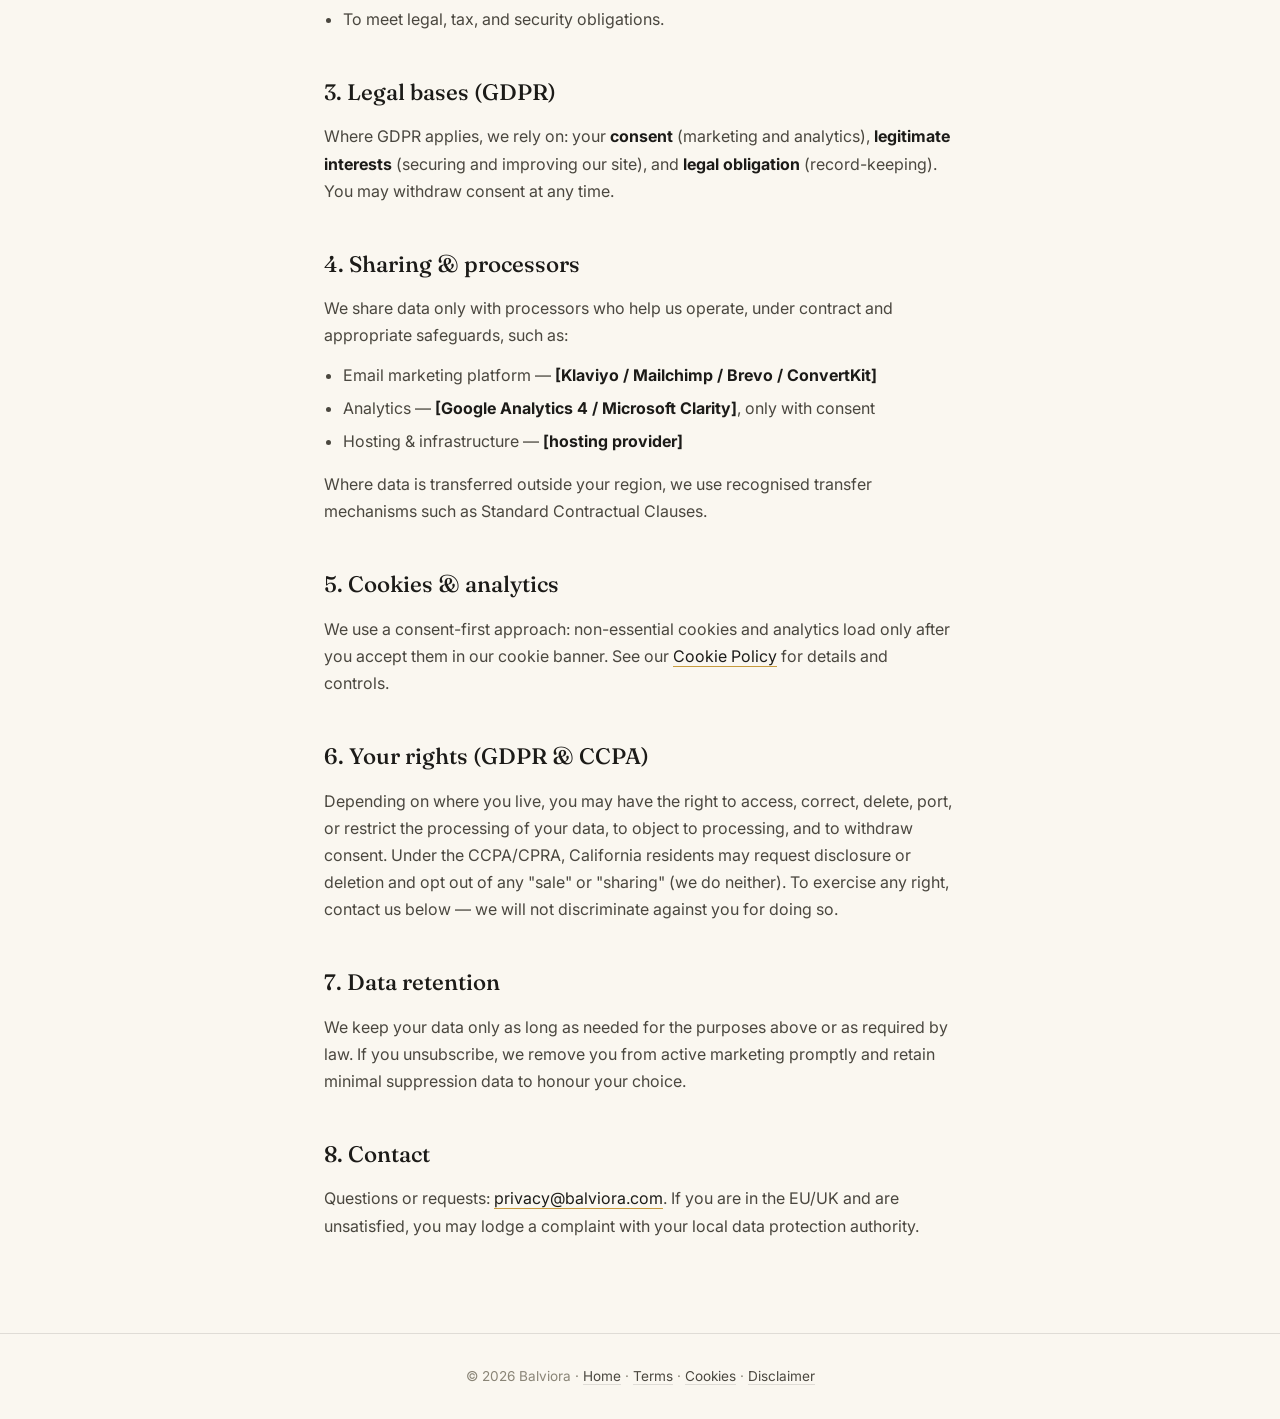
==== commit 068a9091: "Rebuild Balviora as a premium wellness brand experience Rebuild the site from first principles as th" ====
--- a/privacy.html
+++ b/privacy.html
@@ -4,114 +4,97 @@
 <meta charset="UTF-8">
 <meta name="viewport" content="width=device-width, initial-scale=1, viewport-fit=cover">
 <title>Privacy Policy — Balviora</title>
-<meta name="description" content="How Balviora collects, uses, and protects your personal data.">
+<meta name="description" content="How Balviora collects, uses, and protects your personal data, including GDPR and CCPA rights.">
 <meta name="robots" content="noindex, follow">
 <link rel="canonical" href="https://ferhanincegumus.github.io/desktop-tutorial/privacy.html">
 <meta name="theme-color" content="#14201C">
 <link rel="icon" type="image/svg+xml" href="assets/favicon.svg">
-
 <link rel="preconnect" href="https://fonts.googleapis.com">
 <link rel="preconnect" href="https://fonts.gstatic.com" crossorigin>
-<link href="https://fonts.googleapis.com/css2?family=Fraunces:ital,opsz,wght@0,9..144,400;0,9..144,500;0,9..144,600;1,9..144,400;1,9..144,500&family=Inter:wght@300;400;500;600;700&display=swap" rel="stylesheet">
+<link href="https://fonts.googleapis.com/css2?family=Fraunces:ital,opsz,wght@0,9..144,300;0,9..144,400;0,9..144,500;1,9..144,400&family=Inter:wght@300;400;500;600&display=swap" rel="stylesheet">
 <link rel="stylesheet" href="css/styles.css">
 </head>
 <body>
-
 <a class="skip-link" href="#main">Skip to content</a>
-
-<header class="site-header" id="siteHeader">
-  <div class="container">
-    <a href="index.html#top" class="brand-mark" aria-label="Balviora home">
-      <svg viewBox="0 0 40 40" fill="none" aria-hidden="true">
-        <g stroke="currentColor" stroke-width="1.3" stroke-linecap="round">
-          <line x1="13.4" y1="23.6" x2="5.9" y2="20.9"/>
-          <line x1="14.4" y1="21.7" x2="8.1" y2="16.9"/>
-          <line x1="16.0" y1="20.3" x2="11.4" y2="13.7"/>
-          <line x1="17.9" y1="19.3" x2="15.5" y2="11.7"/>
-          <line x1="20.0" y1="19.0" x2="20.0" y2="11.0"/>
-          <line x1="22.1" y1="19.3" x2="24.5" y2="11.7"/>
-          <line x1="24.0" y1="20.3" x2="28.6" y2="13.7"/>
-          <line x1="25.6" y1="21.7" x2="31.9" y2="16.9"/>
-          <line x1="26.6" y1="23.6" x2="34.1" y2="20.9"/>
-        </g>
-        <path d="M11 26.5 Q20 33 29 26.5" stroke="currentColor" stroke-width="1.3"/>
-        <path d="M13 24 Q20 29 27 24" stroke="currentColor" stroke-width="1.1" opacity="0.75"/>
-        <path d="M15 22 Q20 25.5 25 22" stroke="currentColor" stroke-width="1" opacity="0.5"/>
-      </svg>
-      balviora
+<header class="legal-header">
+  <div class="wrap header-inner">
+    <a class="brand" href="index.html#top" aria-label="Balviora — home">
+      <svg class="brand-mark" width="24" height="24" viewBox="0 0 40 40" aria-hidden="true"><path d="M20 2 34.6 10.6 34.6 27.4 20 36 5.4 27.4 5.4 10.6Z" fill="none" stroke="currentColor" stroke-width="1.6"/><path d="M20 11 27 15 27 23 20 27 13 23 13 15Z" fill="currentColor"/></svg>
+      <span class="brand-word">Balviora</span>
     </a>
-    <div class="header-actions">
-      <a href="index.html#capture" class="btn btn-ghost nav-cta">Join the Journey</a>
-    </div>
+    <a class="back" href="index.html">← Back to site</a>
   </div>
 </header>
 
-<main id="main">
-  <section class="legal-page">
-    <div class="container container--narrow">
-      <a class="legal-back" href="index.html">
-        <svg viewBox="0 0 16 16" fill="none" aria-hidden="true"><path d="M13 8H3M7 4L3 8l4 4" stroke="currentColor" stroke-width="1.4" stroke-linecap="round" stroke-linejoin="round"/></svg>
-        Back to Balviora
-      </a>
+<main class="legal-main" id="main">
+  <p class="eyebrow">Legal</p>
+  <h1>Privacy Policy</h1>
+  <p class="legal-updated">Last updated: 19 July 2026</p>
 
-      <h1>Privacy Policy</h1>
-      <p class="legal-updated">Last updated: July 19, 2026</p>
+  <div class="legal-callout">
+    <p><strong>Template notice.</strong> This document is a starting template for the Balviora experience and is not legal advice. Review it with qualified counsel and complete the bracketed details before launch.</p>
+  </div>
 
-      <div class="legal-notice">
-        This is a starting template for an early-stage brand, not a final legal document. Before collecting real customer data, have it reviewed by a lawyer familiar with the privacy laws that apply to you (for example GDPR in the EU or KVKK in Türkiye).
-      </div>
+  <nav class="legal-toc" aria-label="On this page">
+    <h2>Contents</h2>
+    <ul>
+      <li><a href="#collect">1. Information we collect</a></li>
+      <li><a href="#use">2. How we use it</a></li>
+      <li><a href="#legal-basis">3. Legal bases (GDPR)</a></li>
+      <li><a href="#sharing">4. Sharing &amp; processors</a></li>
+      <li><a href="#cookies">5. Cookies &amp; analytics</a></li>
+      <li><a href="#rights">6. Your rights (GDPR &amp; CCPA)</a></li>
+      <li><a href="#retention">7. Data retention</a></li>
+      <li><a href="#contact">8. Contact</a></li>
+    </ul>
+  </nav>
 
-      <div class="legal-body">
-        <h2>1. Who we are</h2>
-        <p>Balviora ("we," "us," "our") is a natural wellness brand beginning its journey with the Black Sea Balance collection. This policy explains what information we collect through this website and how we handle it.</p>
+  <p>Balviora ("we", "us") respects your privacy. This policy explains what personal data we collect when you visit our website or join our founding circle, why we collect it, and the choices you have.</p>
 
-        <h2>2. What we collect</h2>
-        <p>Right now, this website collects two kinds of information:</p>
-        <ul>
-          <li><strong>Email address</strong> — if you submit the "Join the Journey" form, we collect the email address you provide so we can send you updates about Balviora.</li>
-          <li><strong>Usage data</strong> — anonymized information about how visitors use the site (pages viewed, general location, device type), collected through analytics tools, to help us understand and improve the site.</li>
-        </ul>
-        <p>We do not currently sell products or process payments on this site, so we do not collect payment information.</p>
+  <h2 id="collect">1. Information we collect</h2>
+  <ul>
+    <li><strong>Contact details</strong> you give us — such as your first name and email address when you join the waitlist or request a product recommendation.</li>
+    <li><strong>Communication preferences</strong> and your marketing consent status.</li>
+    <li><strong>Usage data</strong> — if you accept analytics, aggregated and pseudonymised information about how you use the site (pages viewed, approximate region, device type).</li>
+  </ul>
+  <p>We do not knowingly collect data from children, and we do not sell your personal data.</p>
 
-        <h2>3. How we use your information</h2>
-        <ul>
-          <li>To send you updates about Balviora, if you've asked to join our mailing list.</li>
-          <li>To understand how people use the site so we can improve it.</li>
-          <li>To respond if you contact us directly.</li>
-        </ul>
-        <p>We do not sell or rent your personal information to third parties.</p>
+  <h2 id="use">2. How we use it</h2>
+  <ul>
+    <li>To send founding-member updates, educational content, and product availability notices you have opted into (double opt-in).</li>
+    <li>To provide the personalised product recommendation you request.</li>
+    <li>To understand and improve the experience, only where you have consented to analytics.</li>
+    <li>To meet legal, tax, and security obligations.</li>
+  </ul>
 
-        <h2>4. Third-party services</h2>
-        <p>We may use third-party services to operate this site and communicate with you — for example, an email marketing platform to manage our mailing list, or an analytics provider to understand site traffic. These providers process data on our behalf and are bound by their own privacy policies.</p>
+  <h2 id="legal-basis">3. Legal bases (GDPR)</h2>
+  <p>Where GDPR applies, we rely on: your <strong>consent</strong> (marketing and analytics), <strong>legitimate interests</strong> (securing and improving our site), and <strong>legal obligation</strong> (record-keeping). You may withdraw consent at any time.</p>
 
-        <h2>5. Cookies</h2>
-        <p>This site may use cookies or similar technologies from analytics providers to understand aggregate visitor behavior. You can control cookies through your browser settings.</p>
+  <h2 id="sharing">4. Sharing &amp; processors</h2>
+  <p>We share data only with processors who help us operate, under contract and appropriate safeguards, such as:</p>
+  <ul>
+    <li>Email marketing platform — <strong>[Klaviyo / Mailchimp / Brevo / ConvertKit]</strong></li>
+    <li>Analytics — <strong>[Google Analytics 4 / Microsoft Clarity]</strong>, only with consent</li>
+    <li>Hosting &amp; infrastructure — <strong>[hosting provider]</strong></li>
+  </ul>
+  <p>Where data is transferred outside your region, we use recognised transfer mechanisms such as Standard Contractual Clauses.</p>
 
-        <h2>6. Your rights</h2>
-        <p>Depending on where you live, you may have the right to access, correct, or delete the personal data we hold about you, and to withdraw consent to marketing emails at any time by using the unsubscribe link in any email we send, or by contacting us directly.</p>
+  <h2 id="cookies">5. Cookies &amp; analytics</h2>
+  <p>We use a consent-first approach: non-essential cookies and analytics load only after you accept them in our cookie banner. See our <a href="cookies.html">Cookie Policy</a> for details and controls.</p>
 
-        <h2>7. Data retention</h2>
-        <p>We keep your email address for as long as you remain subscribed to our mailing list, or until you ask us to delete it.</p>
+  <h2 id="rights">6. Your rights (GDPR &amp; CCPA)</h2>
+  <p>Depending on where you live, you may have the right to access, correct, delete, port, or restrict the processing of your data, to object to processing, and to withdraw consent. Under the CCPA/CPRA, California residents may request disclosure or deletion and opt out of any "sale" or "sharing" (we do neither). To exercise any right, contact us below — we will not discriminate against you for doing so.</p>
 
-        <h2>8. Contact</h2>
-        <p>Questions about this policy or your data can be sent to <a href="mailto:hello@balviora.com">hello@balviora.com</a>.</p>
-      </div>
-    </div>
-  </section>
+  <h2 id="retention">7. Data retention</h2>
+  <p>We keep your data only as long as needed for the purposes above or as required by law. If you unsubscribe, we remove you from active marketing promptly and retain minimal suppression data to honour your choice.</p>
+
+  <h2 id="contact">8. Contact</h2>
+  <p>Questions or requests: <a href="mailto:privacy@balviora.com">privacy@balviora.com</a>. If you are in the EU/UK and are unsatisfied, you may lodge a complaint with your local data protection authority.</p>
 </main>
 
-<footer class="site-footer">
-  <div class="container">
-    <div class="footer-bottom" style="border-top:none; padding-top:0;">
-      <span>&copy; <span id="year">2026</span> Balviora. All rights reserved.</span>
-      <div class="footer-legal">
-        <a href="privacy.html">Privacy Policy</a>
-        <a href="terms.html">Terms of Service</a>
-      </div>
-    </div>
-  </div>
+<footer class="legal-footer">
+  <p>© <span id="yr">2026</span> Balviora · <a href="index.html">Home</a> · <a href="terms.html">Terms</a> · <a href="cookies.html">Cookies</a> · <a href="disclaimer.html">Disclaimer</a></p>
 </footer>
-
-<script src="js/main.js" defer></script>
+<script>document.getElementById('yr').textContent=new Date().getFullYear();</script>
 </body>
 </html>
--- a/css/styles.css
+++ b/css/styles.css
@@ -1,1359 +1,590 @@
-/* ==========================================================================
-   Balviora — Design System
-   A premium natural wellness brand. Luxury minimalism, warm cream + forest
-   green, generous whitespace, restrained motion.
-   ========================================================================== */
-
-:root {
-  /* Color — sourced from the Balviora jar mockup: deep teal-green label,
-     champagne-gold wordmark, vivid amber honey glass, black cap. */
-  --color-cream: #FAF6EE;
-  --color-cream-deep: #F2EBDC;
-  --color-paper: #FFFDF9;
-  --color-stone: #C9BFAE;
-  --color-stone-light: #E4DDCF;
-  --color-forest-900: #14201C;
-  --color-forest-800: #1B2C26;
-  --color-forest-700: #24392F;
-  --color-forest-600: #33513E;
-  --color-forest-400: #5C7A6A;
-  --color-gold: #B8916B;
-  --color-gold-light: #D3B18F;
-  --color-amber: #CE5B10;
-  --color-amber-light: #EE8A2E;
-  --color-amber-deep: #6E2E06;
-  --color-ink: #14201C;
-  --color-ink-soft: #4A4842;
-  --color-line: rgba(20, 32, 28, 0.1);
-  --color-line-inverse: rgba(250, 246, 238, 0.16);
-
-  /* Type */
-  --font-display: 'Fraunces', 'Iowan Old Style', 'Georgia', serif;
-  --font-body: 'Inter', -apple-system, BlinkMacSystemFont, 'Segoe UI', sans-serif;
-
-  --fs-hero: clamp(2.75rem, 6vw + 1rem, 6.5rem);
-  --fs-xxl: clamp(2.25rem, 4vw + 1rem, 4.25rem);
-  --fs-xl: clamp(1.75rem, 2.4vw + 1rem, 2.75rem);
-  --fs-lg: clamp(1.375rem, 1.2vw + 1rem, 1.75rem);
-  --fs-md: 1.125rem;
-  --fs-base: 1rem;
-  --fs-sm: 0.875rem;
-  --fs-xs: 0.75rem;
-
-  /* Spacing */
-  --space-section: clamp(5rem, 10vw, 10rem);
-  --space-xl: clamp(3rem, 6vw, 6rem);
-  --container-w: 1280px;
-  --container-narrow: 760px;
-  --gutter: clamp(1.5rem, 5vw, 4rem);
-
-  /* Motion */
-  --ease-out: cubic-bezier(0.16, 1, 0.3, 1);
-  --dur-fast: 0.4s;
-  --dur-slow: 0.9s;
-
-  --radius-sm: 4px;
-  --radius-md: 14px;
-  --radius-lg: 28px;
-}
-
-/* ---------------------------------------------------------------------- */
-/* Reset                                                                   */
-/* ---------------------------------------------------------------------- */
-*, *::before, *::after { box-sizing: border-box; }
-html { scroll-behavior: smooth; }
-@media (prefers-reduced-motion: reduce) {
-  html { scroll-behavior: auto; }
-  *, *::before, *::after {
-    animation-duration: 0.01ms !important;
-    animation-iteration-count: 1 !important;
-    transition-duration: 0.01ms !important;
-    scroll-behavior: auto !important;
-  }
-}
-
-body, h1, h2, h3, h4, p, figure, blockquote { margin: 0; }
-ul, ol { list-style: none; margin: 0; padding: 0; }
-img, svg { display: block; max-width: 100%; }
-a { color: inherit; text-decoration: none; }
-button { font: inherit; color: inherit; background: none; border: none; cursor: pointer; }
-input { font: inherit; color: inherit; }
-
-body {
-  font-family: var(--font-body);
-  background: var(--color-cream);
-  color: var(--color-ink);
-  font-size: var(--fs-base);
-  line-height: 1.6;
-  -webkit-font-smoothing: antialiased;
-  text-rendering: optimizeLegibility;
-  overflow-x: hidden;
-}
-
-/* Skip link */
-.skip-link {
-  position: absolute;
-  left: -999px;
-  top: 0;
-  background: var(--color-forest-900);
-  color: var(--color-cream);
-  padding: 1rem 1.5rem;
-  z-index: 1000;
-  border-radius: 0 0 var(--radius-sm) 0;
-}
-.skip-link:focus {
-  left: 0;
-}
-
-:focus-visible {
-  outline: 2px solid var(--color-gold);
-  outline-offset: 3px;
-}
-
-::selection {
-  background: var(--color-forest-700);
-  color: var(--color-cream);
-}
-
-/* ---------------------------------------------------------------------- */
-/* Layout helpers                                                         */
-/* ---------------------------------------------------------------------- */
-.container {
-  width: 100%;
-  max-width: var(--container-w);
-  margin-inline: auto;
-  padding-inline: var(--gutter);
-}
-
-.container--narrow {
-  max-width: var(--container-narrow);
-}
-
-section {
-  position: relative;
-}
-
-.section-pad {
-  padding-block: var(--space-section);
-}
-
-.eyebrow {
-  display: inline-flex;
-  align-items: center;
-  gap: 0.6em;
-  font-family: var(--font-body);
-  font-size: var(--fs-xs);
-  letter-spacing: 0.22em;
-  text-transform: uppercase;
-  color: var(--color-gold);
-  font-weight: 600;
-  margin-bottom: 1.25rem;
-}
-
-.eyebrow::before {
-  content: '';
-  width: 28px;
-  height: 1px;
-  background: var(--color-gold);
-  display: inline-block;
-}
-
-.section-head {
-  max-width: 640px;
-  margin-bottom: clamp(2.5rem, 5vw, 4.5rem);
-}
-
-.section-head--center {
-  margin-inline: auto;
-  text-align: center;
-}
-
-.section-head h2 {
-  font-family: var(--font-display);
-  font-weight: 500;
-  font-size: var(--fs-xxl);
-  line-height: 1.08;
-  letter-spacing: -0.01em;
-  color: var(--color-forest-900);
-}
-
-.section-head p {
-  margin-top: 1.25rem;
-  font-size: var(--fs-md);
-  color: var(--color-ink-soft);
-  max-width: 46ch;
-}
-
-.section-head--center p { margin-inline: auto; }
-
-.lede {
-  font-size: var(--fs-lg);
-  line-height: 1.5;
-  color: var(--color-ink-soft);
-  font-weight: 400;
-}
-
-/* Reveal-on-scroll */
-[data-reveal] {
-  opacity: 0;
-  transform: translateY(28px);
-  transition: opacity var(--dur-slow) var(--ease-out), transform var(--dur-slow) var(--ease-out);
-}
-[data-reveal].is-visible {
-  opacity: 1;
-  transform: translateY(0);
-}
-[data-reveal-stagger] > * {
-  opacity: 0;
-  transform: translateY(24px);
-  transition: opacity var(--dur-slow) var(--ease-out), transform var(--dur-slow) var(--ease-out);
-}
-[data-reveal-stagger].is-visible > * {
-  opacity: 1;
-  transform: translateY(0);
-}
-
-/* ---------------------------------------------------------------------- */
-/* Buttons                                                                 */
-/* ---------------------------------------------------------------------- */
-.btn {
-  display: inline-flex;
-  align-items: center;
-  justify-content: center;
-  gap: 0.6rem;
-  padding: 1.05rem 2.1rem;
-  font-size: var(--fs-sm);
-  font-weight: 600;
-  letter-spacing: 0.03em;
-  border-radius: 999px;
-  transition: transform var(--dur-fast) var(--ease-out), background var(--dur-fast) var(--ease-out), color var(--dur-fast) var(--ease-out), box-shadow var(--dur-fast) var(--ease-out);
-  white-space: nowrap;
-}
-
-.btn-primary {
-  background: var(--color-forest-900);
-  color: var(--color-cream);
-  box-shadow: 0 1px 2px rgba(22,35,26,0.15);
-}
-.btn-primary:hover {
-  background: var(--color-forest-700);
-  transform: translateY(-2px);
-  box-shadow: 0 12px 24px -8px rgba(22,35,26,0.35);
-}
-
-.btn-ghost {
-  background: transparent;
-  color: var(--color-forest-900);
-  border: 1px solid var(--color-line);
-}
-.btn-ghost:hover {
-  border-color: var(--color-forest-900);
-  transform: translateY(-2px);
-}
-
-.btn-on-dark {
-  background: rgba(250, 246, 238, 0.08);
-  color: var(--color-cream);
-  border: 1px solid var(--color-line-inverse);
-  backdrop-filter: blur(6px);
-}
-.btn-on-dark:hover {
-  background: rgba(250, 246, 238, 0.16);
-  transform: translateY(-2px);
-}
-
-.btn-icon {
-  width: 1em;
-  height: 1em;
-  transition: transform var(--dur-fast) var(--ease-out);
-}
-.btn:hover .btn-icon { transform: translateX(3px); }
-
-/* ---------------------------------------------------------------------- */
-/* Header                                                                  */
-/* ---------------------------------------------------------------------- */
-.site-header {
-  position: fixed;
-  top: 0;
-  left: 0;
-  right: 0;
-  z-index: 100;
-  padding-block: 1.4rem;
-  transition: background var(--dur-fast) var(--ease-out), padding var(--dur-fast) var(--ease-out), border-color var(--dur-fast) var(--ease-out), box-shadow var(--dur-fast) var(--ease-out);
-  border-bottom: 1px solid transparent;
-}
-
-.site-header.is-scrolled {
-  background: rgba(250, 246, 238, 0.82);
-  backdrop-filter: blur(14px) saturate(140%);
-  -webkit-backdrop-filter: blur(14px) saturate(140%);
-  border-color: var(--color-line);
-  padding-block: 1rem;
-  box-shadow: 0 1px 0 rgba(27,27,24,0.02);
-}
-
-.site-header .container {
-  display: flex;
-  align-items: center;
-  justify-content: space-between;
-  gap: 2rem;
-}
-
-.brand-mark {
-  display: flex;
-  align-items: center;
-  gap: 0.65rem;
-  font-family: var(--font-display);
-  font-size: 1.4rem;
-  letter-spacing: 0.01em;
-  color: var(--color-forest-900);
-}
-
-.site-header.is-dark-context:not(.is-scrolled) .brand-mark,
-.site-header.is-dark-context:not(.is-scrolled) .nav-link,
-.site-header.is-dark-context:not(.is-scrolled) .icon-btn,
-.site-header.is-dark-context:not(.is-scrolled) .nav-cta {
-  color: var(--color-cream);
-}
-.site-header.is-dark-context:not(.is-scrolled) .nav-cta {
-  border-color: var(--color-line-inverse);
-}
-
-.brand-mark svg { width: 26px; height: 26px; color: var(--color-gold); }
-
-.main-nav { display: flex; }
-.main-nav ul { display: flex; align-items: center; gap: clamp(1.25rem, 2vw, 2.25rem); }
-
-.nav-link {
-  font-size: var(--fs-sm);
-  font-weight: 500;
-  color: var(--color-ink);
-  position: relative;
-  padding-bottom: 2px;
-}
-.nav-link::after {
-  content: '';
-  position: absolute;
-  left: 0; right: 0; bottom: -3px;
-  height: 1px;
-  background: currentColor;
-  transform: scaleX(0);
-  transform-origin: right;
-  transition: transform var(--dur-fast) var(--ease-out);
-}
-.nav-link:hover::after { transform: scaleX(1); transform-origin: left; }
-
-.header-actions { display: flex; align-items: center; gap: 0.75rem; }
-
-.nav-cta { display: none; }
-@media (min-width: 900px) { .nav-cta { display: inline-flex; } }
-
-.menu-toggle {
-  display: flex;
-  align-items: center;
-  justify-content: center;
-  width: 44px;
-  height: 44px;
-}
-.menu-toggle svg { width: 20px; height: 20px; }
-@media (min-width: 900px) { .menu-toggle { display: none; } }
-
-.main-nav { display: none; }
-@media (min-width: 900px) { .main-nav { display: flex; } }
-
-/* Mobile drawer */
-.mobile-drawer {
-  position: fixed;
-  inset: 0;
-  z-index: 200;
-  background: var(--color-cream);
-  display: flex;
-  flex-direction: column;
-  padding: 1.4rem var(--gutter) 2.5rem;
-  transform: translateY(-100%);
-  transition: transform var(--dur-fast) var(--ease-out);
-}
-.mobile-drawer.is-open { transform: translateY(0); }
-.mobile-drawer .drawer-top { display: flex; align-items: center; justify-content: space-between; margin-bottom: 3rem; }
-.mobile-drawer ul { display: flex; flex-direction: column; gap: 1.75rem; margin-bottom: 2.5rem; }
-.mobile-drawer .nav-link { font-family: var(--font-display); font-size: 2rem; font-weight: 500; }
-.mobile-drawer .drawer-actions { display: flex; flex-direction: column; gap: 1rem; margin-top: auto; }
-@media (min-width: 900px) { .mobile-drawer { display: none; } }
-
-/* ---------------------------------------------------------------------- */
-/* Hero                                                                    */
-/* ---------------------------------------------------------------------- */
-.hero {
-  position: relative;
-  min-height: 100svh;
-  display: flex;
-  align-items: flex-end;
-  color: var(--color-cream);
-  overflow: hidden;
-  background: var(--color-forest-900);
-}
-
-.hero-scene {
-  position: absolute;
-  inset: 0;
-  z-index: 0;
-}
-
-.hero-scene__gradient {
-  position: absolute;
-  inset: 0;
+/* =====================================================================
+   BALVIORA — Design System
+   Luxury minimalism · editorial rhythm · Eastern Black Sea
+   Sections: 1) Tokens  2) Reset  3) Type  4) Layout  5) Buttons
+   6) Header/Nav  7) Hero  8) Sections  9) Components  10) Footer
+   11) Motion  12) Responsive  13) Reduced-motion & a11y
+   ===================================================================== */
+
+/* ------------------------------ 1. TOKENS ------------------------------ */
+:root{
+  /* palette */
+  --warm-white:#FAF7F0;
+  --ivory:#F3EEE3;
+  --ivory-2:#EDE6D6;
+  --forest:#14201C;
+  --forest-2:#1E322A;
+  --forest-3:#28453A;
+  --charcoal:#1C1B18;
+  --stone:#8A8577;
+  --stone-2:#B4AE9F;
+  --honey:#C89B3C;
+  --honey-light:#E0B458;
+  --honey-glow:#F0CE82;
+  --line:rgba(28,27,24,0.12);
+  --line-soft:rgba(28,27,24,0.07);
+  --line-dark:rgba(240,236,226,0.14);
+
+  /* semantic (light default) */
+  --bg:var(--warm-white);
+  --surface:var(--ivory);
+  --ink:var(--charcoal);
+  --ink-soft:#4A473F;
+  --muted:var(--stone);
+  --accent:var(--honey);
+
+  /* type */
+  --serif:"Fraunces",Georgia,"Times New Roman",serif;
+  --sans:"Inter",-apple-system,BlinkMacSystemFont,"Segoe UI",Roboto,sans-serif;
+
+  /* rhythm */
+  --wrap:1200px;
+  --wrap-narrow:820px;
+  --gutter:clamp(1.25rem,5vw,4rem);
+  --section-y:clamp(4.5rem,11vw,9rem);
+  --radius:14px;
+  --radius-lg:22px;
+
+  /* motion */
+  --ease:cubic-bezier(.22,.61,.36,1);
+  --ease-out:cubic-bezier(.16,1,.3,1);
+  --dur:.7s;
+
+  --shadow-sm:0 1px 2px rgba(20,32,28,.05),0 6px 20px rgba(20,32,28,.05);
+  --shadow-md:0 20px 60px rgba(20,32,28,.12);
+}
+
+/* --------------------------- 2. RESET / BASE --------------------------- */
+*,*::before,*::after{box-sizing:border-box}
+html{-webkit-text-size-adjust:100%;scroll-behavior:smooth}
+@media (prefers-reduced-motion:reduce){html{scroll-behavior:auto}}
+body{
+  margin:0;
+  font-family:var(--sans);
+  font-weight:400;
+  color:var(--ink);
+  background:var(--bg);
+  line-height:1.6;
+  -webkit-font-smoothing:antialiased;
+  text-rendering:optimizeLegibility;
+  overflow-x:hidden;
+}
+img,svg{max-width:100%;height:auto;display:block}
+a{color:inherit;text-decoration:none}
+button{font:inherit;cursor:pointer;border:0;background:none;color:inherit}
+ul,ol{margin:0;padding:0;list-style:none}
+h1,h2,h3,h4,p{margin:0}
+:focus-visible{outline:2px solid var(--honey);outline-offset:3px;border-radius:4px}
+
+.sr-only{position:absolute;width:1px;height:1px;padding:0;margin:-1px;overflow:hidden;clip:rect(0 0 0 0);white-space:nowrap;border:0}
+.skip-link{position:fixed;top:-100px;left:1rem;z-index:200;background:var(--forest);color:var(--warm-white);padding:.7rem 1.1rem;border-radius:8px;transition:top .2s}
+.skip-link:focus{top:1rem}
+
+/* ------------------------------ 3. TYPE ------------------------------ */
+.eyebrow{
+  font-size:.72rem;letter-spacing:.22em;text-transform:uppercase;
+  font-weight:500;color:var(--accent);margin-bottom:1.1rem;
+}
+.section-title{
+  font-family:var(--serif);
+  font-weight:400;
+  font-optical-sizing:auto;
+  line-height:1.08;
+  letter-spacing:-.015em;
+  font-size:clamp(1.9rem,4.4vw,3.4rem);
+  color:var(--ink);
+}
+.section-lede{
+  margin-top:1.25rem;max-width:56ch;
+  font-size:clamp(1.02rem,1.7vw,1.2rem);
+  color:var(--ink-soft);line-height:1.65;
+}
+.prose p{color:var(--ink-soft);font-size:1.05rem;margin-top:1rem;max-width:60ch}
+.prose p:first-child{margin-top:0}
+.prose strong{color:var(--ink);font-weight:600}
+.fine-note{margin-top:1.5rem;font-size:.82rem;color:var(--muted);max-width:60ch;line-height:1.6}
+
+.link-underline{
+  display:inline-block;margin-top:1.5rem;font-weight:500;color:var(--ink);
+  border-bottom:1px solid var(--accent);padding-bottom:2px;
+  transition:color .25s var(--ease),border-color .25s var(--ease);
+}
+.link-underline:hover{color:var(--accent)}
+
+/* ----------------------------- 4. LAYOUT ----------------------------- */
+.wrap{width:100%;max-width:var(--wrap);margin-inline:auto;padding-inline:var(--gutter)}
+.section{padding-block:var(--section-y)}
+.section-tint{padding-block:var(--section-y);background:var(--surface)}
+.section-dark{padding-block:var(--section-y);background:var(--forest);color:var(--ivory)}
+.section-dark .section-title{color:var(--warm-white)}
+.section-dark .prose p{color:rgba(243,238,227,.78)}
+.section-dark .prose strong{color:var(--warm-white)}
+.section-dark .eyebrow{color:var(--honey-light)}
+.section-dark .section-lede{color:rgba(243,238,227,.72)}
+
+.section-head{max-width:var(--wrap);margin-bottom:clamp(2.5rem,5vw,4rem)}
+.section-head.center{text-align:center;margin-inline:auto;max-width:760px}
+.section-head.center .section-lede{margin-inline:auto}
+
+.grid-2{display:grid;grid-template-columns:1.05fr .95fr;gap:clamp(2.5rem,6vw,6rem);align-items:center}
+.grid-2--wide{grid-template-columns:1fr 1fr}
+.hair{display:block;width:44px;height:1px;background:var(--accent);margin-bottom:1rem}
+
+/* ---------------------------- 5. BUTTONS ---------------------------- */
+.btn{
+  --btn-bg:var(--forest);--btn-fg:var(--warm-white);
+  display:inline-flex;align-items:center;justify-content:center;gap:.5rem;
+  font-weight:500;font-size:.95rem;letter-spacing:.01em;
+  padding:.85rem 1.5rem;border-radius:100px;
+  background:var(--btn-bg);color:var(--btn-fg);
+  transition:transform .3s var(--ease),box-shadow .3s var(--ease),background .3s var(--ease),color .3s var(--ease);
+  will-change:transform;
+}
+.btn:hover{transform:translateY(-2px);box-shadow:0 12px 28px rgba(20,32,28,.22)}
+.btn:active{transform:translateY(0)}
+.btn-solid{--btn-bg:var(--forest);--btn-fg:var(--warm-white)}
+.btn-ghost{--btn-bg:transparent;--btn-fg:var(--ink);border:1px solid var(--line);box-shadow:none}
+.btn-ghost:hover{border-color:var(--forest);box-shadow:none;background:rgba(28,27,24,.03)}
+.section-dark .btn-ghost{--btn-fg:var(--ivory);border-color:var(--line-dark)}
+.section-dark .btn-ghost:hover{background:rgba(243,238,227,.06);border-color:var(--honey-light)}
+.btn-lg{padding:1.05rem 2rem;font-size:1rem}
+.btn-sm{padding:.6rem 1.1rem;font-size:.85rem}
+.btn-block{width:100%}
+
+/* --------------------------- 6. HEADER / NAV --------------------------- */
+.site-header{
+  position:fixed;inset:0 0 auto 0;z-index:100;
+  transition:background .4s var(--ease),box-shadow .4s var(--ease),backdrop-filter .4s;
+  background:transparent;
+}
+.site-header.is-scrolled{
+  background:rgba(250,247,240,.82);
+  backdrop-filter:saturate(1.2) blur(14px);
+  -webkit-backdrop-filter:saturate(1.2) blur(14px);
+  box-shadow:0 1px 0 var(--line-soft);
+}
+.header-inner{display:flex;align-items:center;justify-content:space-between;height:74px}
+.brand{display:inline-flex;align-items:center;gap:.6rem;color:var(--warm-white);transition:color .4s var(--ease)}
+.site-header.is-scrolled .brand{color:var(--ink)}
+.brand-mark{color:var(--honey-light);flex:none}
+.site-header.is-scrolled .brand-mark{color:var(--honey)}
+.brand-word{font-family:var(--serif);font-size:1.32rem;font-weight:500;letter-spacing:.01em}
+
+.primary-nav ul{display:flex;gap:2rem}
+.primary-nav a{
+  position:relative;font-size:.9rem;font-weight:400;color:rgba(243,238,227,.86);
+  transition:color .3s var(--ease);padding-block:.4rem;
+}
+.site-header.is-scrolled .primary-nav a{color:var(--ink-soft)}
+.primary-nav a::after{
+  content:"";position:absolute;left:0;bottom:0;width:100%;height:1px;
+  background:var(--honey);transform:scaleX(0);transform-origin:left;
+  transition:transform .35s var(--ease);
+}
+.primary-nav a:hover::after,.primary-nav a.is-active::after{transform:scaleX(1)}
+.site-header.is-scrolled .primary-nav a:hover,.site-header.is-scrolled .primary-nav a.is-active{color:var(--ink)}
+
+.header-actions{display:flex;align-items:center;gap:1rem}
+.header-actions .btn-solid{background:var(--honey);color:var(--forest)}
+.header-actions .btn-solid:hover{background:var(--honey-light)}
+
+.nav-toggle{display:none;width:42px;height:42px;flex-direction:column;justify-content:center;gap:5px;align-items:center;color:var(--warm-white)}
+.site-header.is-scrolled .nav-toggle{color:var(--ink)}
+.nav-toggle span{display:block;width:22px;height:1.6px;background:currentColor;transition:transform .3s var(--ease),opacity .3s var(--ease)}
+.nav-toggle[aria-expanded="true"] span:nth-child(1){transform:translateY(6.6px) rotate(45deg)}
+.nav-toggle[aria-expanded="true"] span:nth-child(2){opacity:0}
+.nav-toggle[aria-expanded="true"] span:nth-child(3){transform:translateY(-6.6px) rotate(-45deg)}
+
+.scroll-progress{position:absolute;left:0;bottom:0;width:100%;height:2px;background:transparent}
+.scroll-progress span{display:block;height:100%;width:0;background:linear-gradient(90deg,var(--honey),var(--honey-light));transform-origin:left}
+
+.mobile-menu{
+  position:fixed;inset:74px 0 0 0;z-index:99;background:var(--warm-white);
+  padding:2rem var(--gutter) 3rem;transform:translateY(-8px);opacity:0;
+  transition:opacity .3s var(--ease),transform .3s var(--ease);
+}
+.mobile-menu[hidden]{display:none}
+.mobile-menu.is-open{opacity:1;transform:none}
+.mobile-menu nav{display:flex;flex-direction:column;gap:.4rem}
+.mobile-menu a{font-family:var(--serif);font-size:1.6rem;padding:.6rem 0;border-bottom:1px solid var(--line-soft);color:var(--ink)}
+.mobile-menu .btn{margin-top:1.4rem;font-family:var(--sans);font-size:1rem;color:var(--warm-white);border-bottom:0}
+
+/* ------------------------------ 7. HERO ------------------------------ */
+.hero{
+  position:relative;min-height:100svh;display:flex;align-items:center;
+  color:var(--warm-white);overflow:hidden;isolation:isolate;
+  padding-block:9rem 6rem;
+}
+.hero-bg{position:absolute;inset:0;z-index:-2}
+.hero-layer{position:absolute;inset:-10% -5%;will-change:transform}
+.hero-forest{
   background:
-    radial-gradient(120% 90% at 15% 0%, rgba(92, 122, 106, 0.5), transparent 60%),
-    radial-gradient(90% 70% at 85% 15%, rgba(206, 91, 16, 0.22), transparent 55%),
-    linear-gradient(190deg, #24392F 0%, #14201C 55%, #0D1512 100%);
-}
-
-.hero-scene__contours {
-  position: absolute;
-  inset: 0;
-  width: 100%;
-  height: 100%;
-  opacity: 0.5;
-  mix-blend-mode: overlay;
-}
-
-.hero-scene__grain {
-  position: absolute;
-  inset: 0;
-  width: 100%;
-  height: 100%;
-  opacity: 0.35;
-  mix-blend-mode: overlay;
-  pointer-events: none;
-}
-
-.hero-scene__vignette {
-  position: absolute;
-  inset: 0;
-  background: linear-gradient(0deg, rgba(13,21,18,0.75) 0%, rgba(13,21,18,0.15) 38%, transparent 60%);
-}
-
-.hero-content {
-  position: relative;
-  z-index: 2;
-  width: 100%;
-  padding-block: clamp(7rem, 16vw, 10rem) clamp(3.5rem, 8vw, 6rem);
-}
-
-.hero-content .eyebrow { color: var(--color-gold-light); }
-.hero-content .eyebrow::before { background: var(--color-gold-light); }
-
-.hero-title {
-  font-family: var(--font-display);
-  font-weight: 500;
-  font-size: var(--fs-hero);
-  line-height: 1.02;
-  letter-spacing: -0.015em;
-  max-width: 15ch;
-}
-
-.hero-title em {
-  font-style: italic;
-  color: var(--color-gold-light);
-  font-weight: 400;
-}
-
-.hero-sub {
-  margin-top: 1.75rem;
-  max-width: 42ch;
-  font-size: var(--fs-lg);
-  color: rgba(250, 246, 238, 0.82);
-  font-weight: 300;
-}
-
-.hero-actions {
-  display: flex;
-  flex-wrap: wrap;
-  gap: 1rem;
-  margin-top: 2.75rem;
-}
-
-.hero-meta {
-  display: flex;
-  gap: clamp(1.5rem, 4vw, 3.5rem);
-  margin-top: clamp(3rem, 8vw, 5.5rem);
-  padding-top: 1.75rem;
-  border-top: 1px solid var(--color-line-inverse);
-  max-width: 720px;
-}
-
-.hero-meta__item dt {
-  font-family: var(--font-display);
-  font-size: clamp(1.5rem, 2vw, 2rem);
-  color: var(--color-cream);
-}
-.hero-meta__item dd {
-  margin-top: 0.35rem;
-  font-size: var(--fs-xs);
-  letter-spacing: 0.08em;
-  text-transform: uppercase;
-  color: rgba(250, 246, 238, 0.6);
-}
-
-.scroll-cue {
-  position: absolute;
-  right: var(--gutter);
-  bottom: clamp(2rem, 5vw, 3rem);
-  z-index: 2;
-  display: none;
-  align-items: center;
-  gap: 0.75rem;
-  color: rgba(250, 246, 238, 0.7);
-  font-size: var(--fs-xs);
-  letter-spacing: 0.14em;
-  text-transform: uppercase;
-}
-@media (min-width: 700px) { .scroll-cue { display: flex; } }
-.scroll-cue__line {
-  width: 1px;
-  height: 44px;
-  background: rgba(250,246,238,0.35);
-  position: relative;
-  overflow: hidden;
-}
-.scroll-cue__line::after {
-  content: '';
-  position: absolute;
-  top: -100%;
-  left: 0; right: 0;
-  height: 100%;
-  background: var(--color-gold-light);
-  animation: scrollcue 2.2s var(--ease-out) infinite;
-}
-@keyframes scrollcue {
-  0% { top: -100%; }
-  60% { top: 100%; }
-  100% { top: 100%; }
-}
-
-/* ---------------------------------------------------------------------- */
-/* Brand Story                                                             */
-/* ---------------------------------------------------------------------- */
-.story {
-  overflow: hidden;
-}
-
-.story-grid {
-  display: grid;
-  gap: clamp(2.5rem, 6vw, 5rem);
-  align-items: center;
-}
-@media (min-width: 960px) {
-  .story-grid { grid-template-columns: 0.9fr 1.1fr; }
-}
-
-.story-visual {
-  position: relative;
-  aspect-ratio: 4 / 5;
-  border-radius: var(--radius-lg);
-  overflow: hidden;
-  background: linear-gradient(155deg, var(--color-forest-800) 0%, var(--color-forest-900) 100%);
-}
-
-.story-visual__art { position: absolute; inset: 0; }
-
-.story-visual__frame {
-  position: absolute;
-  inset: 14px;
-  border: 1px solid rgba(27,27,24,0.14);
-  border-radius: calc(var(--radius-lg) - 10px);
-  pointer-events: none;
-}
-
-.story-visual__caption {
-  position: absolute;
-  left: 1.5rem;
-  bottom: 1.5rem;
-  right: 1.5rem;
-  color: var(--color-forest-900);
-  font-size: var(--fs-xs);
-  letter-spacing: 0.1em;
-  text-transform: uppercase;
-  display: flex;
-  justify-content: space-between;
-  opacity: 0.72;
-}
-
-.story-title {
-  font-family: var(--font-display);
-  font-weight: 500;
-  font-size: var(--fs-xxl);
-  line-height: 1.08;
-  letter-spacing: -0.01em;
-  color: var(--color-forest-900);
-  margin-bottom: 1.5rem;
-}
-.dark-section .story-title { color: var(--color-cream); }
-
-.story-copy p + p { margin-top: 1.25rem; }
-
-.story-pillars {
-  margin-top: 2.5rem;
-  display: grid;
-  grid-template-columns: repeat(auto-fit, minmax(140px, 1fr));
-  gap: 1.5rem;
-  padding-top: 2rem;
-  border-top: 1px solid var(--color-line);
-}
-
-.story-pillar h3 {
-  font-family: var(--font-display);
-  font-size: 1.15rem;
-  color: var(--color-forest-900);
-  margin-bottom: 0.4rem;
-}
-.story-pillar p { font-size: var(--fs-sm); color: var(--color-ink-soft); }
-
-/* ---------------------------------------------------------------------- */
-/* Why Bee Products                                                        */
-/* ---------------------------------------------------------------------- */
-.why-bee {
-  overflow: hidden;
-}
-
-.why-grid {
-  display: grid;
-  gap: 1px;
-  background: var(--color-line);
-  border: 1px solid var(--color-line);
-  border-radius: var(--radius-md);
-  overflow: hidden;
-}
-@media (min-width: 700px) { .why-grid { grid-template-columns: repeat(2, 1fr); } }
-@media (min-width: 1100px) { .why-grid { grid-template-columns: repeat(4, 1fr); } }
-
-.why-card {
-  background: var(--color-cream-deep);
-  padding: clamp(1.75rem, 3vw, 2.5rem);
-}
-
-.why-card__icon {
-  width: 44px;
-  height: 44px;
-  color: var(--color-forest-700);
-  margin-bottom: 1.5rem;
-}
-
-.why-card h3 {
-  font-family: var(--font-display);
-  font-size: 1.2rem;
-  color: var(--color-forest-900);
-  margin-bottom: 0.65rem;
-}
-
-.why-card p { font-size: var(--fs-sm); color: var(--color-ink-soft); }
-
-.why-note {
-  margin-top: 2.5rem;
-  max-width: 760px;
-  font-size: var(--fs-sm);
-  color: var(--color-ink-soft);
-  border-left: 2px solid var(--color-gold);
-  padding-left: 1.25rem;
-}
-
-/* ---------------------------------------------------------------------- */
-/* Collection — Black Sea Balance                                          */
-/* ---------------------------------------------------------------------- */
-.collection {
-  background: var(--color-forest-900);
-  color: var(--color-cream);
-}
-
-.collection .section-head h2 { color: var(--color-cream); }
-.collection .section-head p { color: rgba(250,246,238,0.65); }
-.collection .eyebrow { color: var(--color-gold-light); }
-.collection .eyebrow::before { background: var(--color-gold-light); }
-
-.collection-intro {
-  display: flex;
-  flex-wrap: wrap;
-  justify-content: space-between;
-  align-items: flex-end;
-  gap: 2rem;
-}
-
-.collection-name {
-  font-family: var(--font-display);
-  font-style: italic;
-  font-size: clamp(1.5rem, 2vw, 2rem);
-  color: var(--color-gold-light);
-}
-
-.product-grid {
-  margin-top: clamp(3rem, 6vw, 4.5rem);
-  display: grid;
-  gap: clamp(1.75rem, 3vw, 2.5rem);
-}
-@media (min-width: 860px) { .product-grid { grid-template-columns: repeat(3, 1fr); } }
-
-.product-card {
-  background: rgba(250, 246, 238, 0.03);
-  border: 1px solid var(--color-line-inverse);
-  border-radius: var(--radius-lg);
-  padding: 1.75rem 1.75rem 2.25rem;
-  transition: transform var(--dur-fast) var(--ease-out), background var(--dur-fast) var(--ease-out), border-color var(--dur-fast) var(--ease-out);
-}
-.product-card:hover {
-  transform: translateY(-6px);
-  background: rgba(250, 246, 238, 0.055);
-  border-color: rgba(201, 168, 118, 0.4);
-}
-
-.product-card__visual {
-  position: relative;
-  aspect-ratio: 3 / 4;
-  border-radius: var(--radius-md);
-  overflow: hidden;
-  margin-bottom: 1.75rem;
-  background: radial-gradient(120% 100% at 50% 0%, rgba(201,168,118,0.18), transparent 60%), var(--color-forest-800);
-}
-
-.product-card__tag {
-  position: absolute;
-  top: 1rem;
-  left: 1rem;
-  font-size: var(--fs-xs);
-  letter-spacing: 0.08em;
-  text-transform: uppercase;
-  color: var(--color-cream);
-  background: rgba(15, 23, 18, 0.55);
-  border: 1px solid var(--color-line-inverse);
-  padding: 0.35rem 0.75rem;
-  border-radius: 999px;
-  backdrop-filter: blur(6px);
-}
-
-.product-jar { position: absolute; inset: 0; }
-
-.product-card h3 {
-  font-family: var(--font-display);
-  font-size: 1.4rem;
-  font-weight: 500;
-  color: var(--color-cream);
-}
-
-.product-card__origin {
-  font-size: var(--fs-xs);
-  letter-spacing: 0.08em;
-  text-transform: uppercase;
-  color: var(--color-gold-light);
-  margin-top: 0.4rem;
-}
-
-.product-card p.product-desc {
-  margin-top: 0.9rem;
-  font-size: var(--fs-sm);
-  color: rgba(250,246,238,0.65);
-}
-
-.product-card__footer {
-  margin-top: 1.5rem;
-  display: flex;
-  align-items: center;
-  justify-content: space-between;
-  padding-top: 1.25rem;
-  border-top: 1px solid var(--color-line-inverse);
-}
-
-.product-price { font-family: var(--font-display); font-size: 1.15rem; color: var(--color-cream); }
-
-.product-link {
-  display: inline-flex;
-  align-items: center;
-  gap: 0.5rem;
-  font-size: var(--fs-sm);
-  font-weight: 600;
-  color: var(--color-gold-light);
-}
-.product-link svg { width: 16px; height: 16px; transition: transform var(--dur-fast) var(--ease-out); }
-.product-card:hover .product-link svg { transform: translateX(4px); }
-
-.collection-footnote {
-  margin-top: 3rem;
-  display: flex;
-  justify-content: center;
-}
-
-/* ---------------------------------------------------------------------- */
-/* Why Black Sea — map                                                     */
-/* ---------------------------------------------------------------------- */
-.origin { overflow: hidden; }
-
-.origin-layout {
-  display: grid;
-  gap: clamp(2.5rem, 6vw, 4rem);
-}
-@media (min-width: 980px) { .origin-layout { grid-template-columns: 1.05fr 0.95fr; align-items: center; } }
-
-.map-wrap {
-  position: relative;
-  background: linear-gradient(160deg, #EFE9DA 0%, #E3D9C2 100%);
-  border-radius: var(--radius-lg);
-  padding: clamp(1.5rem, 4vw, 3rem);
-  border: 1px solid var(--color-line);
-}
-
-.map-svg { width: 100%; height: auto; }
-.map-svg .map-land { fill: #D9CFB6; }
-.map-svg .map-sea { fill: url(#seaGradient); }
-.map-svg .map-outline { fill: none; stroke: var(--color-forest-700); stroke-width: 1; opacity: 0.35; }
-
-.map-hotspot {
-  cursor: pointer;
-}
-.map-hotspot circle.pulse {
-  fill: var(--color-gold);
-  opacity: 0.35;
-  transform-origin: center;
-  animation: pulse 2.6s ease-out infinite;
-}
-.map-hotspot circle.dot {
-  fill: var(--color-forest-900);
-  stroke: var(--color-cream);
-  stroke-width: 2;
-  transition: fill var(--dur-fast) var(--ease-out), transform var(--dur-fast) var(--ease-out);
-  transform-origin: center;
-}
-.map-hotspot:hover circle.dot,
-.map-hotspot.is-active circle.dot {
-  fill: var(--color-gold);
-  transform: scale(1.25);
-}
-@keyframes pulse {
-  0% { transform: scale(0.6); opacity: 0.4; }
-  100% { transform: scale(2.6); opacity: 0; }
-}
-
-.map-legend {
-  display: flex;
-  flex-wrap: wrap;
-  gap: 0.6rem;
-  margin-top: 1.5rem;
-}
-
-.map-legend button {
-  font-size: var(--fs-xs);
-  letter-spacing: 0.04em;
-  padding: 0.55rem 1rem;
-  border-radius: 999px;
-  border: 1px solid var(--color-line);
-  color: var(--color-ink-soft);
-  transition: all var(--dur-fast) var(--ease-out);
-}
-.map-legend button.is-active,
-.map-legend button:hover {
-  background: var(--color-forest-900);
-  color: var(--color-cream);
-  border-color: var(--color-forest-900);
-}
-
-.origin-detail {
-  min-height: 220px;
-}
-
-.origin-detail__item { display: none; }
-.origin-detail__item.is-active { display: block; animation: fadein 0.5s var(--ease-out); }
-@keyframes fadein { from { opacity: 0; transform: translateY(8px); } to { opacity: 1; transform: translateY(0); } }
-
-.origin-detail__item h3 {
-  font-family: var(--font-display);
-  font-size: var(--fs-xl);
-  color: var(--color-forest-900);
-  margin-bottom: 1rem;
-}
-.origin-detail__item p { color: var(--color-ink-soft); font-size: var(--fs-md); }
-.origin-detail__item p + p { margin-top: 1rem; }
-
-/* ---------------------------------------------------------------------- */
-/* Quality Standards                                                       */
-/* ---------------------------------------------------------------------- */
-.quality { overflow: hidden; }
-
-.quality-grid {
-  display: grid;
-  gap: 1.5rem;
-}
-@media (min-width: 700px) { .quality-grid { grid-template-columns: repeat(2, 1fr); } }
-@media (min-width: 1100px) { .quality-grid { grid-template-columns: repeat(3, 1fr); } }
-
-.quality-card {
-  background: var(--color-paper);
-  border: 1px solid var(--color-line);
-  border-radius: var(--radius-md);
-  padding: clamp(1.75rem, 3vw, 2.25rem);
-  display: flex;
-  gap: 1.25rem;
-}
-
-.quality-card__num {
-  font-family: var(--font-display);
-  font-size: 1.5rem;
-  color: var(--color-gold);
-  flex-shrink: 0;
-}
-
-.quality-card h3 {
-  font-family: var(--font-display);
-  font-size: 1.1rem;
-  color: var(--color-forest-900);
-  margin-bottom: 0.5rem;
-}
-.quality-card p { font-size: var(--fs-sm); color: var(--color-ink-soft); }
-
-/* ---------------------------------------------------------------------- */
-/* Vision / Roadmap                                                        */
-/* ---------------------------------------------------------------------- */
-.vision { overflow: hidden; }
-
-.vision-head {
-  display: grid;
-  gap: 2.5rem;
-  align-items: end;
-}
-@media (min-width: 960px) { .vision-head { grid-template-columns: 1.1fr 0.9fr; } }
-
-.vision-track-wrap { margin-top: clamp(2.5rem, 5vw, 4rem); }
-
-.vision-track {
-  display: flex;
-  gap: 1.25rem;
-  overflow-x: auto;
-  padding-bottom: 1.5rem;
-  scroll-snap-type: x proximity;
-  scrollbar-width: thin;
-  scrollbar-color: var(--color-stone) transparent;
-}
-.vision-track::-webkit-scrollbar { height: 6px; }
-.vision-track::-webkit-scrollbar-thumb { background: var(--color-stone); border-radius: 999px; }
-
-.vision-card {
-  scroll-snap-align: start;
-  flex: 0 0 auto;
-  width: clamp(220px, 26vw, 290px);
-  background: var(--color-paper);
-  border: 1px solid var(--color-line);
-  border-radius: var(--radius-md);
-  padding: 1.75rem;
-}
-
-.vision-card.is-live {
-  background: var(--color-forest-900);
-  border-color: var(--color-forest-900);
-  color: var(--color-cream);
-}
-
-.vision-card__status {
-  font-size: var(--fs-xs);
-  letter-spacing: 0.1em;
-  text-transform: uppercase;
-  color: var(--color-gold);
-  margin-bottom: 1.75rem;
-  display: block;
-}
-.vision-card.is-live .vision-card__status { color: var(--color-gold-light); }
-
-.vision-card h3 {
-  font-family: var(--font-display);
-  font-size: 1.25rem;
-  margin-bottom: 0.5rem;
-}
-.vision-card p { font-size: var(--fs-sm); color: var(--color-ink-soft); }
-.vision-card.is-live p { color: rgba(250,246,238,0.65); }
-
-/* ---------------------------------------------------------------------- */
-/* Community                                                               */
-/* ---------------------------------------------------------------------- */
-.community {
-  background: var(--color-forest-900);
-  color: var(--color-cream);
-  position: relative;
-}
-.community::before {
-  content: '';
-  position: absolute;
-  inset: 0;
-  background: radial-gradient(70% 60% at 85% 20%, rgba(169,129,76,0.16), transparent 60%);
-  pointer-events: none;
-}
-
-.community .eyebrow { color: var(--color-gold-light); }
-.community .eyebrow::before { background: var(--color-gold-light); }
-.community .section-head h2 { color: var(--color-cream); }
-.community .section-head p { color: rgba(250,246,238,0.65); }
-
-.benefit-grid {
-  display: grid;
-  gap: 1px;
-  background: var(--color-line-inverse);
-  border: 1px solid var(--color-line-inverse);
-  border-radius: var(--radius-md);
-  overflow: hidden;
-}
-@media (min-width: 700px) { .benefit-grid { grid-template-columns: repeat(2, 1fr); } }
-@media (min-width: 1100px) { .benefit-grid { grid-template-columns: repeat(3, 1fr); } }
-
-.benefit-card {
-  background: var(--color-forest-900);
-  padding: clamp(1.75rem, 3vw, 2.25rem);
-}
-.benefit-card__icon { width: 30px; height: 30px; color: var(--color-gold-light); margin-bottom: 1.25rem; }
-.benefit-card h3 { font-family: var(--font-display); font-size: 1.1rem; margin-bottom: 0.5rem; }
-.benefit-card p { font-size: var(--fs-sm); color: rgba(250,246,238,0.6); }
-
-.community-cta { margin-top: 3rem; display: flex; justify-content: center; }
-
-/* ---------------------------------------------------------------------- */
-/* Email capture                                                           */
-/* ---------------------------------------------------------------------- */
-.capture {
-  overflow: hidden;
-}
-
-.capture-panel {
-  position: relative;
-  border-radius: var(--radius-lg);
-  background: var(--color-paper);
-  border: 1px solid var(--color-line);
-  padding: clamp(2.5rem, 6vw, 5rem);
-  text-align: center;
-  overflow: hidden;
-}
-.capture-panel::before {
-  content: '';
-  position: absolute;
-  inset: 0;
-  background: radial-gradient(60% 80% at 50% 0%, rgba(169,129,76,0.08), transparent 65%);
-  pointer-events: none;
-}
-
-.capture-panel h2 {
-  font-family: var(--font-display);
-  font-weight: 500;
-  font-size: var(--fs-xxl);
-  color: var(--color-forest-900);
-  max-width: 16ch;
-  margin-inline: auto;
-}
-.capture-panel .lede { margin-top: 1.1rem; max-width: 42ch; margin-inline: auto; }
-
-.email-form {
-  margin-top: 2.5rem;
-  display: flex;
-  gap: 0.75rem;
-  max-width: 460px;
-  margin-inline: auto;
-  flex-wrap: wrap;
-  justify-content: center;
-}
-
-.email-form__field {
-  flex: 1 1 260px;
-  position: relative;
-}
-
-.email-form input[type="email"] {
-  width: 100%;
-  padding: 1.05rem 1.3rem;
-  border-radius: 999px;
-  border: 1px solid var(--color-line);
-  background: var(--color-cream);
-  font-size: var(--fs-sm);
-  transition: border-color var(--dur-fast) var(--ease-out);
-}
-.email-form input[type="email"]:focus {
-  border-color: var(--color-forest-700);
-}
-.email-form input[aria-invalid="true"] {
-  border-color: #B23B3B;
-}
-
-.email-form .btn { flex: 0 0 auto; }
-
-.form-note {
-  margin-top: 1.25rem;
-  font-size: var(--fs-xs);
-  color: var(--color-ink-soft);
-  opacity: 0.75;
-}
-
-.form-error {
-  position: absolute;
-  left: 1.3rem;
-  bottom: -1.4rem;
-  font-size: var(--fs-xs);
-  color: #B23B3B;
-}
-
-.form-success {
-  display: none;
-  margin-top: 2.5rem;
-  align-items: center;
-  justify-content: center;
-  gap: 0.75rem;
-  font-size: var(--fs-md);
-  color: var(--color-forest-800);
-}
-.form-success svg { width: 22px; height: 22px; color: var(--color-forest-700); }
-.capture-panel.is-submitted .email-form,
-.capture-panel.is-submitted .form-note { display: none; }
-.capture-panel.is-submitted .form-success { display: flex; }
-
-.capture-trust {
-  margin-top: 2.5rem;
-  display: flex;
-  flex-wrap: wrap;
-  justify-content: center;
-  gap: 0.6rem 1.75rem;
-}
-.capture-trust span {
-  font-size: var(--fs-xs);
-  letter-spacing: 0.06em;
-  text-transform: uppercase;
-  color: var(--color-ink-soft);
-  display: inline-flex;
-  align-items: center;
-  gap: 0.5rem;
-}
-.capture-trust span::before {
-  content: '';
-  width: 4px; height: 4px;
-  border-radius: 50%;
-  background: var(--color-gold);
-}
-
-/* ---------------------------------------------------------------------- */
-/* Footer                                                                   */
-/* ---------------------------------------------------------------------- */
-.site-footer {
-  background: var(--color-forest-900);
-  color: rgba(250,246,238,0.72);
-  padding-block: clamp(3.5rem, 7vw, 5rem) 2rem;
-}
-
-.footer-top {
-  display: grid;
-  gap: 2.5rem;
-  padding-bottom: clamp(2.5rem, 5vw, 3.5rem);
-  border-bottom: 1px solid var(--color-line-inverse);
-}
-@media (min-width: 780px) {
-  .footer-top { grid-template-columns: 1.3fr repeat(3, 1fr); }
-}
-
-.footer-brand .brand-mark { color: var(--color-cream); margin-bottom: 1.1rem; }
-.footer-brand p { max-width: 32ch; font-size: var(--fs-sm); }
-
-.footer-col h4 {
-  font-size: var(--fs-xs);
-  letter-spacing: 0.1em;
-  text-transform: uppercase;
-  color: var(--color-cream);
-  margin-bottom: 1.25rem;
-}
-.footer-col ul { display: flex; flex-direction: column; gap: 0.8rem; }
-.footer-col a { font-size: var(--fs-sm); transition: color var(--dur-fast) var(--ease-out); }
-.footer-col a:hover { color: var(--color-gold-light); }
-
-.footer-bottom {
-  padding-top: 1.75rem;
-  display: flex;
-  flex-wrap: wrap;
-  gap: 1rem;
-  align-items: center;
-  justify-content: space-between;
-  font-size: var(--fs-xs);
-}
-
-.footer-social { display: flex; gap: 1rem; }
-.footer-social a {
-  width: 36px; height: 36px;
-  display: flex; align-items: center; justify-content: center;
-  border: 1px solid var(--color-line-inverse);
-  border-radius: 50%;
-  transition: border-color var(--dur-fast) var(--ease-out), color var(--dur-fast) var(--ease-out);
-}
-.footer-social a:hover { border-color: var(--color-gold-light); color: var(--color-gold-light); }
-.footer-social svg { width: 15px; height: 15px; }
-
-.footer-legal { display: flex; gap: 1.5rem; flex-wrap: wrap; }
-
-/* ---------------------------------------------------------------------- */
-/* Dark sections — unify the palette with the hero across the whole page   */
-/* ---------------------------------------------------------------------- */
-.dark-section {
-  background: var(--color-forest-900);
-  color: rgba(250, 246, 238, 0.82);
-}
-
-.dark-section .eyebrow { color: var(--color-gold-light); }
-.dark-section .eyebrow::before { background: var(--color-gold-light); }
-.dark-section .section-head h2 { color: var(--color-cream); }
-.dark-section .section-head p { color: rgba(250, 246, 238, 0.65); }
-.dark-section .lede { color: rgba(250, 246, 238, 0.75); }
-
-/* Brand Story */
-.dark-section .story-copy p { color: rgba(250, 246, 238, 0.72); }
-.dark-section .story-visual__frame { border-color: var(--color-line-inverse); }
-.dark-section .story-visual__caption { color: var(--color-gold-light); opacity: 0.85; }
-.dark-section .story-pillars { border-top-color: var(--color-line-inverse); }
-.dark-section .story-pillar h3 { color: var(--color-cream); }
-.dark-section .story-pillar p { color: rgba(250, 246, 238, 0.6); }
-
-/* Why Bee Products */
-.dark-section .why-grid { background: var(--color-line-inverse); border-color: var(--color-line-inverse); }
-.dark-section .why-card { background: var(--color-forest-900); }
-.dark-section .why-card__icon { color: var(--color-gold-light); }
-.dark-section .why-card h3 { color: var(--color-cream); }
-.dark-section .why-card p { color: rgba(250, 246, 238, 0.62); }
-.dark-section .why-note { color: rgba(250, 246, 238, 0.65); }
-
-/* Origin / Map */
-.map-wrap {
-  background: linear-gradient(160deg, var(--color-forest-800) 0%, var(--color-forest-900) 100%);
-  border-color: var(--color-line-inverse);
-}
-.map-svg .map-land { fill: var(--color-forest-800); }
-.map-svg .map-outline { stroke: var(--color-gold-light); opacity: 0.3; }
-.map-hotspot circle.dot { fill: var(--color-cream); stroke: var(--color-forest-900); }
-.map-hotspot:hover circle.dot,
-.map-hotspot.is-active circle.dot { fill: var(--color-gold); }
-.map-legend button {
-  border-color: var(--color-line-inverse);
-  color: rgba(250, 246, 238, 0.65);
-}
-.map-legend button.is-active,
-.map-legend button:hover {
-  background: var(--color-cream);
-  color: var(--color-forest-900);
-  border-color: var(--color-cream);
-}
-.dark-section .origin-detail__item h3 { color: var(--color-cream); }
-.dark-section .origin-detail__item p { color: rgba(250, 246, 238, 0.68); }
-
-/* Quality Standards */
-.dark-section .quality-card {
-  background: rgba(250, 246, 238, 0.03);
-  border-color: var(--color-line-inverse);
-}
-.dark-section .quality-card h3 { color: var(--color-cream); }
-.dark-section .quality-card p { color: rgba(250, 246, 238, 0.62); }
-
-/* Vision / Roadmap */
-.dark-section .vision-card {
-  background: rgba(250, 246, 238, 0.03);
-  border-color: var(--color-line-inverse);
-  color: var(--color-cream);
-}
-.dark-section .vision-card p { color: rgba(250, 246, 238, 0.6); }
-.dark-section .vision-card.is-live {
-  background: linear-gradient(160deg, rgba(201, 168, 118, 0.18), rgba(201, 168, 118, 0.05));
-  border-color: var(--color-gold);
-}
-.dark-section .vision-card.is-live .vision-card__status { color: var(--color-gold-light); }
-.dark-section .vision-card.is-live p { color: rgba(250, 246, 238, 0.72); }
-.dark-section .vision-track::-webkit-scrollbar-thumb { background: var(--color-line-inverse); }
-
-/* Email Capture */
-.dark-section .capture-panel {
-  background: rgba(250, 246, 238, 0.03);
-  border-color: var(--color-line-inverse);
-}
-.dark-section .capture-panel::before {
-  background: radial-gradient(60% 80% at 50% 0%, rgba(201, 168, 118, 0.14), transparent 65%);
-}
-.dark-section .capture-panel h2 { color: var(--color-cream); }
-.dark-section .email-form input[type="email"] {
-  color: var(--color-ink);
-  border-color: var(--color-line-inverse);
-}
-.dark-section .form-note { color: rgba(250, 246, 238, 0.55); }
-.dark-section .form-success { color: var(--color-cream); }
-.dark-section .form-success svg { color: var(--color-gold-light); }
-.dark-section .capture-trust span { color: rgba(250, 246, 238, 0.6); }
-
-/* ---------------------------------------------------------------------- */
-/* Legal pages (Privacy / Terms)                                           */
-/* ---------------------------------------------------------------------- */
-.legal-page {
-  padding-block: clamp(7rem, 14vw, 9rem) var(--space-section);
-  background: var(--color-cream);
-}
-
-.legal-back {
-  display: inline-flex;
-  align-items: center;
-  gap: 0.5rem;
-  font-size: var(--fs-sm);
-  font-weight: 600;
-  color: var(--color-forest-700);
-  margin-bottom: 2rem;
-}
-.legal-back svg { width: 15px; height: 15px; }
-
-.legal-page h1 {
-  font-family: var(--font-display);
-  font-weight: 500;
-  font-size: var(--fs-xxl);
-  color: var(--color-forest-900);
-  margin-bottom: 0.75rem;
-}
-
-.legal-updated {
-  font-size: var(--fs-sm);
-  color: var(--color-ink-soft);
-  margin-bottom: 1rem;
-}
-
-.legal-notice {
-  background: var(--color-cream-deep);
-  border-left: 3px solid var(--color-gold);
-  border-radius: var(--radius-sm);
-  padding: 1rem 1.25rem;
-  font-size: var(--fs-sm);
-  color: var(--color-ink-soft);
-  max-width: 68ch;
-  margin-bottom: 3rem;
-}
-
-.legal-body {
-  max-width: 68ch;
-}
-.legal-body h2 {
-  font-family: var(--font-display);
-  font-weight: 500;
-  font-size: 1.35rem;
-  color: var(--color-forest-900);
-  margin-top: 2.5rem;
-  margin-bottom: 0.85rem;
-}
-.legal-body h2:first-child { margin-top: 0; }
-.legal-body p { color: var(--color-ink-soft); margin-bottom: 1rem; }
-.legal-body ul { margin: 0 0 1rem; padding-left: 1.25rem; }
-.legal-body li { color: var(--color-ink-soft); margin-bottom: 0.5rem; list-style: disc; }
-.legal-body a { color: var(--color-forest-700); text-decoration: underline; text-underline-offset: 2px; }
-.legal-body strong { color: var(--color-ink); }
-
-/* ---------------------------------------------------------------------- */
-/* Utility                                                                  */
-/* ---------------------------------------------------------------------- */
-.visually-hidden {
-  position: absolute;
-  width: 1px; height: 1px;
-  padding: 0; margin: -1px;
-  overflow: hidden;
-  clip: rect(0,0,0,0);
-  white-space: nowrap;
-  border: 0;
-}
-
-@media (max-width: 640px) {
-  .hero-meta { flex-wrap: wrap; row-gap: 1.5rem; }
-  .email-form { flex-direction: column; }
-  .email-form .btn { width: 100%; }
-}
+    radial-gradient(120% 90% at 20% -10%,rgba(40,69,58,.9),transparent 60%),
+    radial-gradient(140% 120% at 100% 120%,rgba(10,18,15,.95),transparent 55%),
+    linear-gradient(160deg,#0F1A16 0%,#16261F 45%,#1E322A 100%);
+}
+.hero-haze{
+  background:radial-gradient(60% 50% at 70% 25%,rgba(224,180,88,.16),transparent 70%);
+  mix-blend-mode:screen;
+}
+.hero-comb{position:absolute;inset:0;width:100%;height:100%;opacity:.14;z-index:-1}
+.hero-grain{
+  position:absolute;inset:0;opacity:.045;pointer-events:none;
+  background-image:url("data:image/svg+xml,%3Csvg xmlns='http://www.w3.org/2000/svg' width='140' height='140'%3E%3Cfilter id='n'%3E%3CfeTurbulence type='fractalNoise' baseFrequency='0.85' numOctaves='2'/%3E%3C/filter%3E%3Crect width='100%25' height='100%25' filter='url(%23n)'/%3E%3C/svg%3E");
+}
+.hero::after{content:"";position:absolute;inset:0;z-index:-1;background:linear-gradient(180deg,transparent 55%,rgba(15,26,22,.55) 100%)}
+
+.hero-inner{position:relative;max-width:960px}
+.hero .eyebrow{color:var(--honey-light)}
+.hero-title{
+  font-family:var(--serif);font-weight:300;font-optical-sizing:auto;
+  font-size:clamp(2.9rem,8vw,6.4rem);line-height:.98;letter-spacing:-.02em;
+  color:var(--warm-white);
+}
+.hero-title em{font-style:italic;font-weight:400;color:var(--honey-glow)}
+.hero-sub{
+  margin-top:1.8rem;max-width:46ch;font-size:clamp(1.05rem,2vw,1.28rem);
+  color:rgba(243,238,227,.82);font-weight:300;line-height:1.6;
+}
+.hero-cta{display:flex;flex-wrap:wrap;gap:1rem;margin-top:2.4rem}
+.hero-cta .btn-solid{background:var(--honey);color:var(--forest)}
+.hero-cta .btn-solid:hover{background:var(--honey-light)}
+.hero-cta .btn-ghost{--btn-fg:var(--ivory);border-color:var(--line-dark)}
+.hero-cta .btn-ghost:hover{background:rgba(243,238,227,.08);border-color:var(--honey-light)}
+.hero-collection{display:flex;align-items:center;gap:1rem;margin-top:3rem;flex-wrap:wrap}
+.hero-collection .hair{margin:0;width:36px}
+.hero-collection p{font-size:.85rem;letter-spacing:.04em;color:rgba(243,238,227,.7)}
+.hero-collection strong{color:var(--honey-light);font-weight:500}
+
+.hero-scroll{
+  position:absolute;left:50%;bottom:2rem;transform:translateX(-50%);z-index:2;
+  display:flex;flex-direction:column;align-items:center;gap:.7rem;
+  font-size:.68rem;letter-spacing:.24em;text-transform:uppercase;color:rgba(243,238,227,.65);
+}
+.hero-scroll-line{width:1px;height:46px;background:linear-gradient(var(--honey-light),transparent);position:relative;overflow:hidden}
+.hero-scroll-line::after{content:"";position:absolute;top:-50%;left:0;width:100%;height:50%;background:var(--honey-glow);animation:scrolldot 2.2s var(--ease) infinite}
+@keyframes scrolldot{0%{top:-50%}60%,100%{top:100%}}
+
+/* ----------------------------- 8. TRUST ----------------------------- */
+.trust{padding-block:clamp(2.5rem,5vw,3.5rem);border-bottom:1px solid var(--line-soft)}
+.trust-marquee{position:relative;overflow:hidden;display:flex;gap:0;-webkit-mask-image:linear-gradient(90deg,transparent,#000 8%,#000 92%,transparent);mask-image:linear-gradient(90deg,transparent,#000 8%,#000 92%,transparent)}
+.trust-track{display:flex;align-items:center;gap:2rem;flex:none;min-width:100%;animation:marquee 34s linear infinite;padding-right:2rem}
+.trust-track li{font-family:var(--serif);font-size:clamp(1rem,1.7vw,1.25rem);color:var(--ink-soft);white-space:nowrap;font-style:italic}
+.trust-track li:nth-child(even){color:var(--accent);font-style:normal;font-family:var(--sans)}
+@keyframes marquee{to{transform:translateX(-100%)}}
+.trust-marquee:hover .trust-track{animation-play-state:paused}
+
+.trust-grid{display:grid;grid-template-columns:repeat(4,1fr);gap:1.5rem;margin-top:clamp(2.5rem,5vw,3.5rem)}
+.trust-card{padding:1.6rem 0;border-top:1px solid var(--line)}
+.trust-num{font-family:var(--serif);font-size:clamp(2.2rem,5vw,3.2rem);font-weight:400;color:var(--forest);line-height:1;display:block}
+.trust-label{margin-top:.7rem;font-size:.9rem;color:var(--muted);max-width:24ch}
+
+/* ------------------------- STORY PILLARS ------------------------- */
+.story-pillars{display:grid;gap:1.2rem}
+.pillar{padding:1.6rem 1.8rem;background:var(--surface);border-radius:var(--radius);border:1px solid var(--line-soft);transition:transform .4s var(--ease),box-shadow .4s var(--ease)}
+.pillar:hover{transform:translateY(-4px);box-shadow:var(--shadow-md)}
+.pillar-k{font-family:var(--serif);font-size:.9rem;color:var(--accent)}
+.pillar h3{font-family:var(--serif);font-weight:500;font-size:1.35rem;margin:.3rem 0 .5rem}
+.pillar p{color:var(--ink-soft);font-size:.98rem}
+
+/* --------------------------- 8b. JOURNEY TIMELINE --------------------------- */
+.timeline{position:relative;display:grid;grid-template-columns:repeat(6,1fr);gap:1.2rem;margin-top:1rem}
+.timeline::before{content:"";position:absolute;top:7px;left:0;right:0;height:1px;background:var(--line-dark)}
+.tl-progress{position:absolute;top:7px;left:0;height:1px;width:0;background:linear-gradient(90deg,var(--honey),var(--honey-light));z-index:1}
+.tl-step{position:relative;padding-top:2.4rem}
+.tl-dot{position:absolute;top:0;left:0;width:15px;height:15px;border-radius:50%;background:var(--forest);border:2px solid var(--honey-light);box-shadow:0 0 0 4px var(--forest)}
+.tl-index{font-family:var(--serif);font-size:.85rem;color:var(--honey-light)}
+.tl-step h3{font-family:var(--serif);font-weight:500;font-size:1.25rem;color:var(--warm-white);margin:.2rem 0 .5rem}
+.tl-step p{font-size:.92rem;color:rgba(243,238,227,.7);line-height:1.55}
+
+/* ---------------------------- BEE GRID ---------------------------- */
+.bee-grid{display:grid;grid-template-columns:repeat(3,1fr);gap:1.5rem}
+.bee-card{padding:2rem;border:1px solid var(--line);border-radius:var(--radius);background:var(--bg);transition:transform .4s var(--ease),border-color .4s var(--ease),box-shadow .4s var(--ease);position:relative;overflow:hidden}
+.bee-card::before{content:"";position:absolute;inset:auto -30% -40% auto;width:160px;height:160px;background:radial-gradient(circle,rgba(224,180,88,.12),transparent 70%);opacity:0;transition:opacity .4s var(--ease)}
+.bee-card:hover{transform:translateY(-5px);border-color:rgba(200,155,60,.4);box-shadow:var(--shadow-md)}
+.bee-card:hover::before{opacity:1}
+.bee-card h3{font-family:var(--serif);font-weight:500;font-size:1.4rem;margin-bottom:.6rem}
+.bee-card p{color:var(--ink-soft);font-size:.96rem}
+
+/* ------------------------- COMPOUNDS / RING ------------------------- */
+.compound-list{margin-top:2rem;display:grid;gap:1rem}
+.compound-list li{display:grid;grid-template-columns:auto 1fr;gap:.4rem 1rem;align-items:baseline;padding-bottom:1rem;border-bottom:1px solid var(--line-soft)}
+.compound-list strong{font-family:var(--serif);font-weight:500;font-size:1.1rem;color:var(--ink);min-width:9rem}
+.compound-list span{color:var(--muted);font-size:.95rem}
+.compound-figure{display:flex;flex-direction:column;align-items:center;gap:1.5rem}
+.ring-chart{position:relative;width:min(320px,80vw);aspect-ratio:1}
+.ring-chart svg{width:100%;transform:rotate(-90deg)}
+.ring-bg{fill:none;stroke:var(--line);stroke-width:16}
+.ring-seg{fill:none;stroke-width:16;stroke-linecap:butt;stroke-dasharray:0 503;transition:stroke-dasharray 1.4s var(--ease)}
+.ring-chart.is-in .seg-1{stroke:var(--honey-light);stroke-dasharray:352 503;stroke-dashoffset:0}
+.ring-chart.is-in .seg-2{stroke:var(--forest-3);stroke-dasharray:75 503;stroke-dashoffset:-352}
+.ring-chart.is-in .seg-3{stroke:var(--honey);stroke-dasharray:45 503;stroke-dashoffset:-427}
+.ring-chart.is-in .seg-4{stroke:var(--stone);stroke-dasharray:26 503;stroke-dashoffset:-472}
+.ring-center{position:absolute;inset:0;display:flex;flex-direction:column;align-items:center;justify-content:center;text-align:center}
+.ring-center span{font-size:.72rem;letter-spacing:.2em;text-transform:uppercase;color:var(--muted)}
+.ring-center strong{font-family:var(--serif);font-size:1.2rem;font-weight:500}
+.ring-legend{display:grid;gap:.5rem;font-size:.86rem;color:var(--ink-soft)}
+.ring-legend span{display:flex;align-items:center;gap:.6rem}
+.ring-legend i{width:12px;height:12px;border-radius:3px;flex:none}
+.ring-legend .k1{background:var(--honey-light)}.ring-legend .k2{background:var(--forest-3)}
+.ring-legend .k3{background:var(--honey)}.ring-legend .k4{background:var(--stone)}
+
+/* -------------------------- ECOSYSTEM FLOW -------------------------- */
+.eco-flow{display:flex;flex-wrap:wrap;justify-content:center;gap:.9rem;max-width:940px;margin-inline:auto}
+.eco-node{
+  position:relative;display:inline-flex;align-items:center;gap:.5rem;
+  padding:.85rem 1.4rem;border-radius:100px;border:1px solid var(--line-dark);
+  font-size:.95rem;color:rgba(243,238,227,.75);background:rgba(243,238,227,.03);
+  transition:transform .4s var(--ease),border-color .4s var(--ease),color .4s var(--ease),background .4s var(--ease);
+}
+.eco-node:hover{transform:translateY(-3px);color:var(--warm-white);border-color:var(--honey-light)}
+.eco-node.is-live{background:var(--honey);color:var(--forest);border-color:var(--honey);font-weight:500}
+.eco-tag{font-size:.62rem;letter-spacing:.16em;text-transform:uppercase;padding:.2rem .5rem;border-radius:100px;background:rgba(20,32,28,.14)}
+.eco-node:not(.is-live) .eco-tag{background:rgba(224,180,88,.16);color:var(--honey-light)}
+.eco-foot{text-align:center;margin-top:2.6rem;font-family:var(--serif);font-style:italic;font-size:clamp(1.1rem,2.4vw,1.5rem);color:var(--honey-light)}
+
+/* ---------------------------- PRODUCTS ---------------------------- */
+.product-grid{display:grid;grid-template-columns:repeat(3,1fr);gap:1.6rem}
+.product-card{border:1px solid var(--line);border-radius:var(--radius-lg);overflow:hidden;background:var(--bg);transition:transform .5s var(--ease),box-shadow .5s var(--ease)}
+.product-card:hover{transform:translateY(-6px);box-shadow:var(--shadow-md)}
+.product-visual{position:relative;aspect-ratio:4/3.4;display:grid;place-items:center;overflow:hidden}
+.pv-pine{background:linear-gradient(160deg,#20302A,#33463C)}
+.pv-chestnut{background:linear-gradient(160deg,#4A361E,#6E4E28)}
+.pv-wild{background:linear-gradient(160deg,#8A7A3E,#B79A4E)}
+.product-visual::after{content:"";position:absolute;inset:0;background:radial-gradient(70% 60% at 50% 30%,rgba(255,255,255,.14),transparent 70%)}
+.product-jar{position:relative;width:66px;height:104px;filter:drop-shadow(0 14px 20px rgba(0,0,0,.35));transition:transform .6s var(--ease)}
+.product-card:hover .product-jar{transform:translateY(-6px) scale(1.03)}
+.jar-body{position:absolute;bottom:0;width:66px;height:82px;border-radius:12px 12px 16px 16px;background:linear-gradient(180deg,rgba(255,255,255,.28),rgba(255,255,255,.06));border:1px solid rgba(255,255,255,.35)}
+.pv-pine .jar-body{background:linear-gradient(180deg,#5A4318,#3A2C10)}
+.pv-chestnut .jar-body{background:linear-gradient(180deg,#B5772A,#7A4E18)}
+.pv-wild .jar-body{background:linear-gradient(180deg,#E7C463,#C79A3C)}
+.jar-lid{position:absolute;top:0;left:50%;transform:translateX(-50%);width:46px;height:16px;border-radius:6px;background:var(--forest);border:1px solid rgba(255,255,255,.15)}
+.product-body{padding:1.8rem}
+.product-kicker{font-size:.72rem;letter-spacing:.14em;text-transform:uppercase;color:var(--accent);font-weight:500}
+.product-body h3{font-family:var(--serif);font-weight:500;font-size:1.7rem;margin:.5rem 0 .7rem}
+.product-body>p{color:var(--ink-soft);font-size:.98rem}
+.product-meta{margin:1.2rem 0;display:grid;gap:.4rem}
+.product-meta li{font-size:.86rem;color:var(--muted);padding-left:1.1rem;position:relative}
+.product-meta li::before{content:"";position:absolute;left:0;top:.55em;width:5px;height:5px;border-radius:50%;background:var(--accent)}
+.product-foot{display:flex;align-items:center;justify-content:space-between;padding-top:1.1rem;border-top:1px solid var(--line-soft)}
+.product-status{font-size:.8rem;color:var(--muted)}
+.product-foot .link-underline{margin-top:0}
+
+/* -------------------------- INGREDIENT EXPLORER -------------------------- */
+.explorer-shell{max-width:960px;margin-inline:auto;background:var(--bg);border:1px solid var(--line);border-radius:var(--radius-lg);overflow:hidden;box-shadow:var(--shadow-sm)}
+.explorer-tabs{display:flex;flex-wrap:wrap;gap:.3rem;padding:1rem;border-bottom:1px solid var(--line-soft);background:var(--surface)}
+.explorer-tabs button{padding:.6rem 1.1rem;border-radius:100px;font-size:.88rem;color:var(--ink-soft);transition:background .3s var(--ease),color .3s var(--ease)}
+.explorer-tabs button:hover{background:rgba(28,27,24,.05)}
+.explorer-tabs button.is-active{background:var(--forest);color:var(--warm-white)}
+.explorer-panels{padding:clamp(1.6rem,4vw,2.6rem)}
+.explorer-panel{display:grid;grid-template-columns:repeat(auto-fit,minmax(200px,1fr));gap:1.4rem 2rem}
+.explorer-panel[hidden]{display:none}
+.explorer-panel.is-active{animation:fadeUp .5s var(--ease)}
+.ex-facet span{display:block;font-size:.72rem;letter-spacing:.16em;text-transform:uppercase;color:var(--accent);margin-bottom:.4rem}
+.ex-facet p{color:var(--ink-soft);font-size:.96rem}
+
+/* ------------------------------- QUIZ ------------------------------- */
+.quiz-wrap{max-width:var(--wrap-narrow)}
+.quiz-card{position:relative;background:var(--bg);border:1px solid var(--line);border-radius:var(--radius-lg);padding:clamp(1.8rem,4vw,3rem);box-shadow:var(--shadow-sm);overflow:hidden}
+.quiz-step[hidden]{display:none}
+.quiz-step{animation:fadeUp .45s var(--ease)}
+.quiz-progress-label{font-size:.75rem;letter-spacing:.14em;text-transform:uppercase;color:var(--muted);margin-bottom:1rem}
+.quiz-q{font-family:var(--serif);font-weight:500;font-size:clamp(1.4rem,3vw,2rem);margin-bottom:1.6rem;line-height:1.15}
+.quiz-options{display:grid;gap:.8rem}
+.quiz-option{
+  text-align:left;padding:1.1rem 1.4rem;border:1px solid var(--line);border-radius:var(--radius);
+  font-size:1rem;color:var(--ink);transition:border-color .3s var(--ease),background .3s var(--ease),transform .3s var(--ease);
+}
+.quiz-option:hover{border-color:var(--accent);background:rgba(224,180,88,.06);transform:translateX(4px)}
+.quiz-result-copy{color:var(--ink-soft);margin-bottom:1.6rem;max-width:52ch}
+.quiz-capture label{display:block;font-size:.9rem;color:var(--ink-soft);margin-bottom:.6rem}
+.field-row{display:flex;gap:.6rem;flex-wrap:wrap}
+.field-row input{flex:1;min-width:200px}
+.quiz-restart{margin-top:1.4rem}
+.quiz-track{position:absolute;left:0;bottom:0;width:100%;height:3px;background:var(--line-soft)}
+.quiz-track span{display:block;height:100%;width:0;background:linear-gradient(90deg,var(--honey),var(--honey-light));transition:width .5s var(--ease)}
+
+/* form fields */
+input[type="email"],input[type="text"]{
+  width:100%;padding:.95rem 1.1rem;border:1px solid var(--line);border-radius:var(--radius);
+  font:inherit;font-size:1rem;color:var(--ink);background:var(--bg);transition:border-color .3s var(--ease),box-shadow .3s var(--ease);
+}
+input::placeholder{color:var(--stone-2)}
+input:focus{outline:none;border-color:var(--accent);box-shadow:0 0 0 3px rgba(224,180,88,.18)}
+.field-note{margin-top:.8rem;font-size:.88rem;min-height:1.2em}
+.field-note.is-ok{color:#2E7D5B}
+.field-note.is-err{color:#B4442E}
+
+/* ----------------------------- ORIGIN MAP ----------------------------- */
+.origin-map{background:rgba(243,238,227,.03);border:1px solid var(--line-dark);border-radius:var(--radius-lg);padding:1.5rem}
+.map-sea{font-family:var(--sans);font-size:9px;letter-spacing:.3em;fill:var(--honey-light);opacity:.7}
+.map-pin circle{fill:var(--honey);transition:r .3s var(--ease)}
+.map-pin text{font-family:var(--sans);font-size:9px;fill:rgba(243,238,227,.85);text-anchor:middle;opacity:0;transition:opacity .3s var(--ease)}
+.map-pin.is-on circle{r:7}
+.map-pin.is-on text{opacity:1}
+.origin-points{margin-top:2rem;display:grid;gap:1rem}
+.origin-points li{display:grid;grid-template-columns:8rem 1fr;gap:1rem;padding-bottom:1rem;border-bottom:1px solid var(--line-dark)}
+.origin-points strong{font-family:var(--serif);font-weight:500;color:var(--honey-light);font-size:1.05rem}
+.origin-points span{color:rgba(243,238,227,.72);font-size:.95rem}
+.grid-2--flip .origin-map{order:2}
+
+/* ------------------------------ FOUNDER ------------------------------ */
+.founder-portrait{margin:0}
+.portrait-frame{
+  position:relative;aspect-ratio:4/5;border-radius:var(--radius-lg);overflow:hidden;
+  background:
+    radial-gradient(80% 60% at 50% 20%,rgba(224,180,88,.18),transparent 60%),
+    linear-gradient(160deg,#26332C,#141E19);
+  border:1px solid var(--line);display:grid;place-items:center;
+}
+.portrait-frame::before{content:"";position:absolute;inset:0;background-image:url("data:image/svg+xml,%3Csvg xmlns='http://www.w3.org/2000/svg' width='120' height='120'%3E%3Cfilter id='n'%3E%3CfeTurbulence type='fractalNoise' baseFrequency='0.8' numOctaves='2'/%3E%3C/filter%3E%3Crect width='100%25' height='100%25' filter='url(%23n)' opacity='0.06'/%3E%3C/svg%3E")}
+.portrait-play{width:64px;height:64px;border-radius:50%;background:rgba(250,247,240,.92);color:var(--forest);display:grid;place-items:center;position:relative;transition:transform .3s var(--ease),background .3s var(--ease)}
+.portrait-play:hover{transform:scale(1.08);background:var(--warm-white)}
+.portrait-play svg{margin-left:3px}
+.portrait-caption{position:absolute;left:1.2rem;bottom:1.1rem;font-size:.78rem;letter-spacing:.1em;text-transform:uppercase;color:rgba(243,238,227,.7)}
+.founder-sign{font-family:var(--serif);font-style:italic;color:var(--ink)!important;margin-top:1.4rem}
+
+/* ----------------------------- COMMUNITY ----------------------------- */
+.community-grid{display:grid;grid-template-columns:repeat(3,1fr);gap:1.4rem}
+.comm-card{padding:1.8rem;border-radius:var(--radius);border:1px solid var(--line);background:var(--bg);transition:transform .4s var(--ease),box-shadow .4s var(--ease)}
+.comm-card:hover{transform:translateY(-4px);box-shadow:var(--shadow-md)}
+.comm-card h3{font-family:var(--serif);font-weight:500;font-size:1.25rem;margin-bottom:.5rem}
+.comm-card p{color:var(--ink-soft);font-size:.94rem}
+
+/* ------------------------------ JOURNAL ------------------------------ */
+.journal-grid{display:grid;grid-template-columns:repeat(3,1fr);gap:1.6rem}
+.journal-card{display:block;padding:1.9rem;border-radius:var(--radius-lg);border:1px solid var(--line);background:var(--bg);transition:transform .45s var(--ease),box-shadow .45s var(--ease),border-color .45s var(--ease)}
+.journal-card:hover{transform:translateY(-5px);box-shadow:var(--shadow-md);border-color:rgba(200,155,60,.4)}
+.journal-cat{font-size:.72rem;letter-spacing:.14em;text-transform:uppercase;color:var(--accent);font-weight:500}
+.journal-card h3{font-family:var(--serif);font-weight:500;font-size:1.35rem;margin:.7rem 0 .6rem;line-height:1.2}
+.journal-card p{color:var(--ink-soft);font-size:.95rem}
+.journal-more{display:inline-block;margin-top:1.2rem;font-size:.88rem;color:var(--ink);font-weight:500}
+
+/* ------------------------------ WAITLIST ------------------------------ */
+.waitlist-inner{display:grid;grid-template-columns:1.1fr .9fr;gap:clamp(2.5rem,6vw,5rem);align-items:center}
+.waitlist-benefits{margin-top:2rem;display:grid;gap:.9rem}
+.waitlist-benefits li{position:relative;padding-left:1.8rem;color:rgba(243,238,227,.82);font-size:1.02rem}
+.waitlist-benefits li::before{content:"";position:absolute;left:0;top:.5em;width:9px;height:9px;background:var(--honey-light);transform:rotate(45deg)}
+.waitlist-form-shell{background:rgba(243,238,227,.04);border:1px solid var(--line-dark);border-radius:var(--radius-lg);padding:clamp(1.6rem,4vw,2.4rem)}
+.waitlist-form{display:grid;gap:.9rem}
+.waitlist-form input[type="email"],.waitlist-form input[type="text"]{background:rgba(250,247,240,.95)}
+.waitlist-form .btn-solid{background:var(--honey);color:var(--forest)}
+.waitlist-form .btn-solid:hover{background:var(--honey-light)}
+.consent-check{display:flex;gap:.7rem;align-items:flex-start;font-size:.82rem;color:rgba(243,238,227,.7);line-height:1.5}
+.consent-check input{margin-top:.2rem;accent-color:var(--honey);width:auto}
+.consent-check a{color:var(--honey-light);text-decoration:underline}
+.waitlist-fine{margin-top:1.2rem;font-size:.8rem;color:rgba(243,238,227,.55)}
+.waitlist-form-shell .field-note.is-ok{color:var(--honey-glow)}
+.waitlist-form-shell .field-note.is-err{color:#E8A08E}
+
+/* -------------------------------- FAQ -------------------------------- */
+.faq-wrap{max-width:var(--wrap-narrow)}
+.faq-list{border-top:1px solid var(--line)}
+.faq-item{border-bottom:1px solid var(--line)}
+.faq-item summary{
+  list-style:none;cursor:pointer;padding:1.5rem 3rem 1.5rem 0;position:relative;
+  font-family:var(--serif);font-weight:500;font-size:clamp(1.1rem,2.2vw,1.35rem);color:var(--ink);
+}
+.faq-item summary::-webkit-details-marker{display:none}
+.faq-item summary::after{content:"+";position:absolute;right:.2rem;top:50%;transform:translateY(-50%);font-family:var(--sans);font-size:1.5rem;color:var(--accent);transition:transform .3s var(--ease)}
+.faq-item[open] summary::after{content:"–"}
+.faq-item p{padding:0 2rem 1.6rem 0;color:var(--ink-soft);font-size:1rem;max-width:64ch;animation:fadeUp .4s var(--ease)}
+
+/* ------------------------------ 10. FOOTER ------------------------------ */
+.site-footer{background:var(--charcoal);color:rgba(243,238,227,.82);padding-block:clamp(3rem,6vw,4.5rem) 2rem}
+.footer-top{display:grid;grid-template-columns:1.6fr repeat(4,1fr);gap:2rem 1.5rem;padding-bottom:2.5rem;border-bottom:1px solid var(--line-dark)}
+.site-footer .brand{color:var(--warm-white)}
+.site-footer .brand-mark{color:var(--honey-light)}
+.footer-tag{margin-top:1rem;font-size:.9rem;color:rgba(243,238,227,.6);max-width:34ch}
+.footer-col h4{font-size:.75rem;letter-spacing:.16em;text-transform:uppercase;color:var(--honey-light);margin-bottom:1rem;font-weight:500}
+.footer-col a{display:block;font-size:.92rem;color:rgba(243,238,227,.7);padding:.35rem 0;transition:color .25s var(--ease)}
+.footer-col a:hover{color:var(--warm-white)}
+.footer-bottom{display:flex;justify-content:space-between;gap:1.5rem;padding-top:2rem;flex-wrap:wrap}
+.footer-bottom p{font-size:.8rem;color:rgba(243,238,227,.5)}
+.footer-disclaimer{max-width:52ch}
+
+/* --------------------------- CONSENT / TO-TOP --------------------------- */
+.consent{position:fixed;left:1rem;right:1rem;bottom:1rem;z-index:150;max-width:640px;margin-inline:auto;background:var(--charcoal);color:var(--ivory);border:1px solid var(--line-dark);border-radius:var(--radius);box-shadow:var(--shadow-md);animation:fadeUp .5s var(--ease)}
+.consent[hidden]{display:none}
+.consent-inner{display:flex;align-items:center;gap:1.2rem;padding:1rem 1.3rem;flex-wrap:wrap}
+.consent-inner p{font-size:.86rem;color:rgba(243,238,227,.8);flex:1;min-width:220px}
+.consent-inner a{color:var(--honey-light);text-decoration:underline}
+.consent-actions{display:flex;gap:.6rem}
+.consent .btn-ghost{color:var(--ivory);border-color:var(--line-dark)}
+.consent .btn-solid{background:var(--honey);color:var(--forest)}
+
+.to-top{position:fixed;right:1.2rem;bottom:1.2rem;z-index:120;width:46px;height:46px;border-radius:50%;background:var(--forest);color:var(--warm-white);display:grid;place-items:center;box-shadow:var(--shadow-md);opacity:0;transform:translateY(10px);transition:opacity .3s var(--ease),transform .3s var(--ease)}
+.to-top[hidden]{display:none}
+.to-top.is-show{opacity:1;transform:none}
+.to-top:hover{background:var(--forest-2)}
+
+/* ------------------------------ 11. MOTION ------------------------------ */
+.reveal,[data-reveal]{opacity:0;transform:translateY(22px);transition:opacity .8s var(--ease-out),transform .8s var(--ease-out)}
+[data-reveal].is-in{opacity:1;transform:none;transition-delay:var(--reveal-delay,0ms)}
+@keyframes fadeUp{from{opacity:0;transform:translateY(12px)}to{opacity:1;transform:none}}
+
+/* ---------------------------- 12. RESPONSIVE ---------------------------- */
+@media (max-width:1024px){
+  .bee-grid,.community-grid,.journal-grid,.product-grid{grid-template-columns:repeat(2,1fr)}
+  .timeline{grid-template-columns:repeat(3,1fr);gap:1.6rem 1.2rem}
+  .timeline::before,.tl-progress{display:none}
+  .footer-top{grid-template-columns:1fr 1fr 1fr}
+  .footer-brand{grid-column:1/-1}
+}
+@media (max-width:820px){
+  .primary-nav,.header-actions .btn{display:none}
+  .nav-toggle{display:flex}
+  .grid-2,.grid-2--wide,.waitlist-inner{grid-template-columns:1fr;gap:2.5rem}
+  .grid-2--flip .origin-map{order:0}
+  .trust-grid{grid-template-columns:repeat(2,1fr)}
+  .founder-portrait{max-width:420px}
+}
+@media (max-width:560px){
+  .bee-grid,.community-grid,.journal-grid,.product-grid,.timeline,.trust-grid{grid-template-columns:1fr}
+  .footer-top{grid-template-columns:1fr 1fr}
+  .origin-points li{grid-template-columns:1fr;gap:.3rem}
+  .compound-list li{grid-template-columns:1fr}
+  .compound-list strong{min-width:0}
+  .hero{min-height:92svh}
+}
+
+/* -------------------- 13. REDUCED MOTION & PRINT -------------------- */
+@media (prefers-reduced-motion:reduce){
+  *,*::before,*::after{animation-duration:.001ms!important;animation-iteration-count:1!important;transition-duration:.001ms!important}
+  .reveal,[data-reveal]{opacity:1!important;transform:none!important}
+  .trust-track{animation:none}
+  .hero-scroll-line::after{display:none}
+}
+@media print{
+  .site-header,.mobile-menu,.consent,.to-top,.hero-scroll{display:none}
+  body{color:#000;background:#fff}
+}
+
+/* ------------------------------ LEGAL PAGES ------------------------------ */
+.legal-header{position:sticky;top:0;z-index:50;background:rgba(250,247,240,.9);backdrop-filter:blur(12px);-webkit-backdrop-filter:blur(12px);border-bottom:1px solid var(--line-soft)}
+.legal-header .header-inner{height:70px}
+.legal-header .brand{color:var(--ink)}
+.legal-header .brand-mark{color:var(--honey)}
+.legal-header .back{font-size:.9rem;color:var(--ink-soft)}
+.legal-header .back:hover{color:var(--ink)}
+.legal-main{max-width:760px;margin-inline:auto;padding:clamp(3rem,7vw,6rem) var(--gutter) 5rem}
+.legal-main .eyebrow{color:var(--accent)}
+.legal-main h1{font-family:var(--serif);font-weight:400;font-size:clamp(2rem,5vw,3rem);line-height:1.1;letter-spacing:-.015em;margin:.6rem 0 .4rem}
+.legal-updated{color:var(--muted);font-size:.9rem;margin-bottom:2.5rem}
+.legal-main h2{font-family:var(--serif);font-weight:500;font-size:1.4rem;margin:2.6rem 0 .8rem}
+.legal-main h3{font-weight:600;font-size:1.05rem;margin:1.6rem 0 .4rem}
+.legal-main p,.legal-main li{color:var(--ink-soft);font-size:1rem;line-height:1.7}
+.legal-main p{margin:.8rem 0}
+.legal-main ul{margin:.6rem 0 1rem;padding-left:1.2rem;list-style:disc}
+.legal-main li{margin:.35rem 0}
+.legal-main a{color:var(--ink);border-bottom:1px solid var(--accent)}
+.legal-main strong{color:var(--ink)}
+.legal-callout{background:var(--surface);border:1px solid var(--line);border-left:3px solid var(--honey);border-radius:10px;padding:1.2rem 1.4rem;margin:1.6rem 0}
+.legal-callout p{margin:0;font-size:.95rem}
+.legal-toc{background:var(--surface);border:1px solid var(--line-soft);border-radius:var(--radius);padding:1.4rem 1.6rem;margin-bottom:2.5rem}
+.legal-toc h2{font-family:var(--sans);font-size:.78rem;letter-spacing:.14em;text-transform:uppercase;color:var(--muted);margin:0 0 .8rem}
+.legal-toc ul{list-style:none;padding:0;margin:0;display:grid;gap:.4rem}
+.legal-toc a{border:0;color:var(--ink-soft)}
+.legal-toc a:hover{color:var(--ink)}
+.legal-footer{border-top:1px solid var(--line);padding:2rem var(--gutter);text-align:center;color:var(--muted);font-size:.85rem}
+.legal-footer a{color:var(--ink-soft);border-bottom:1px solid var(--line)}
